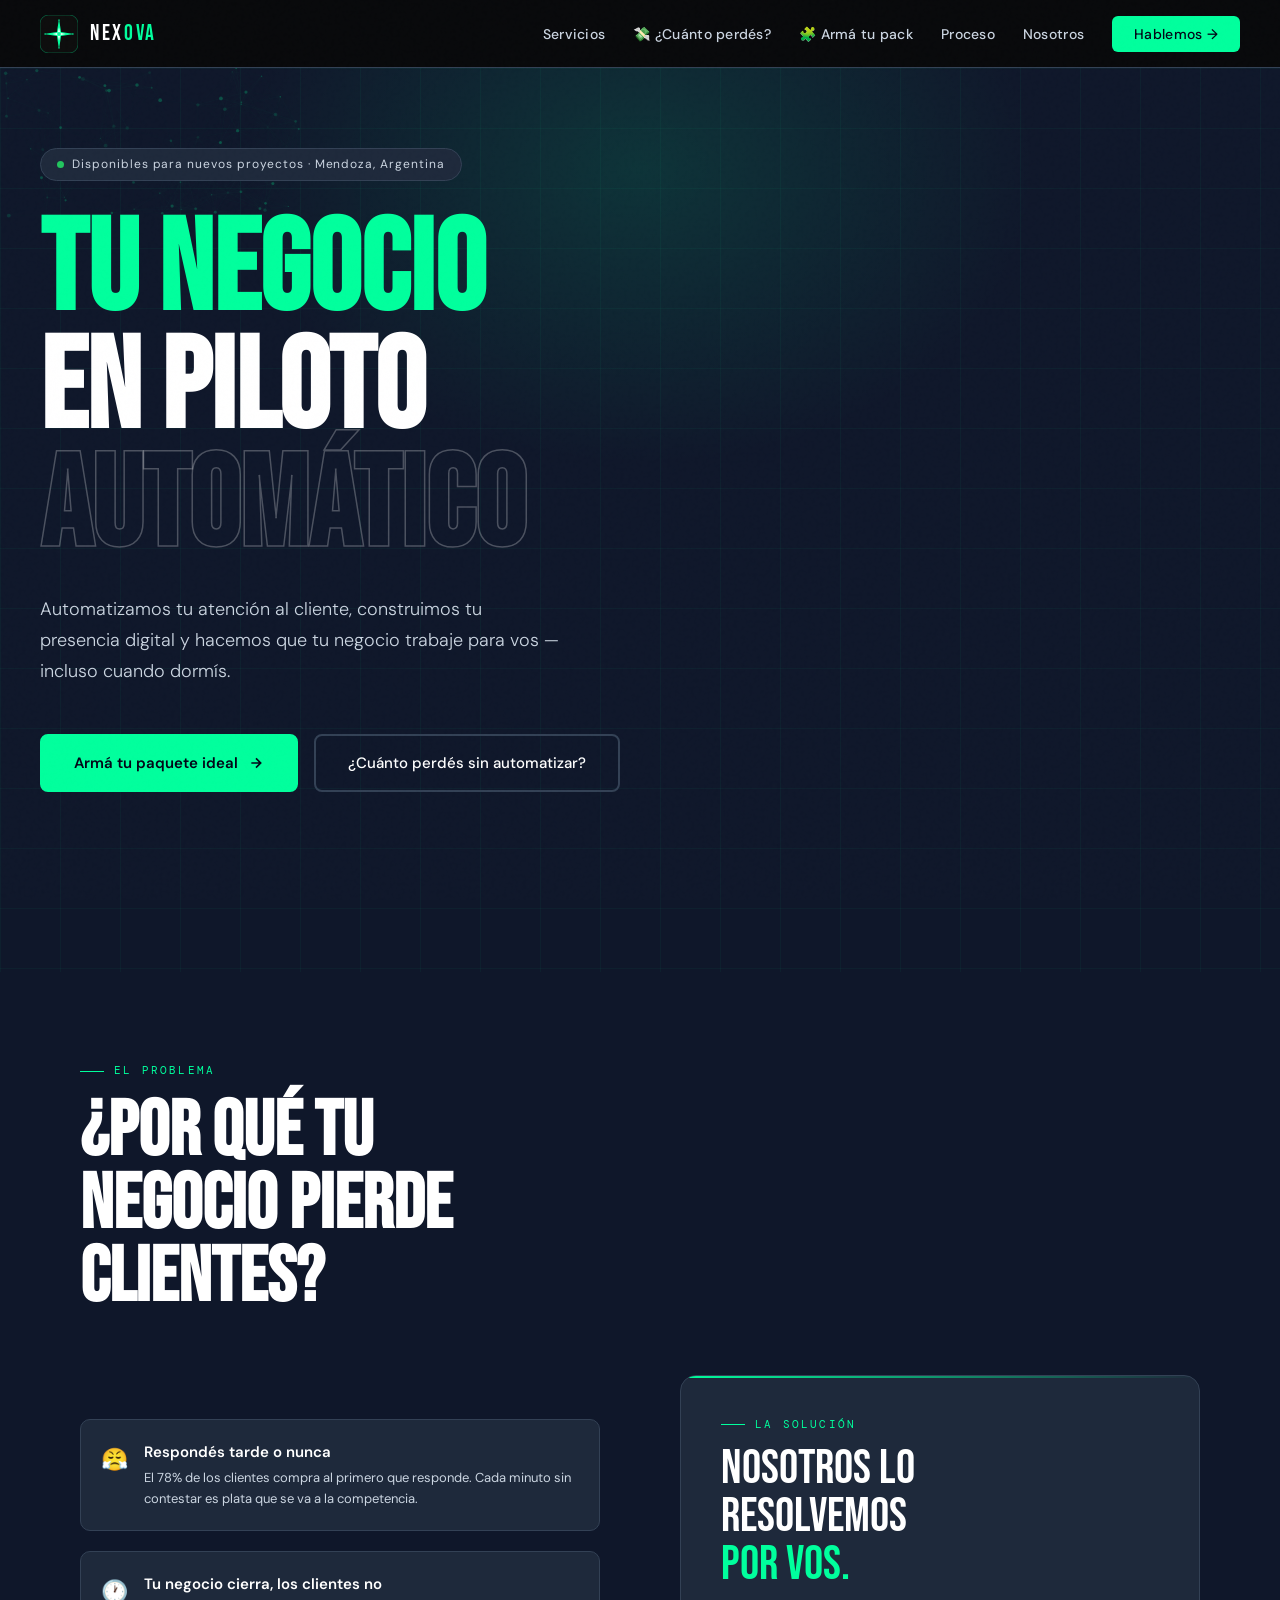
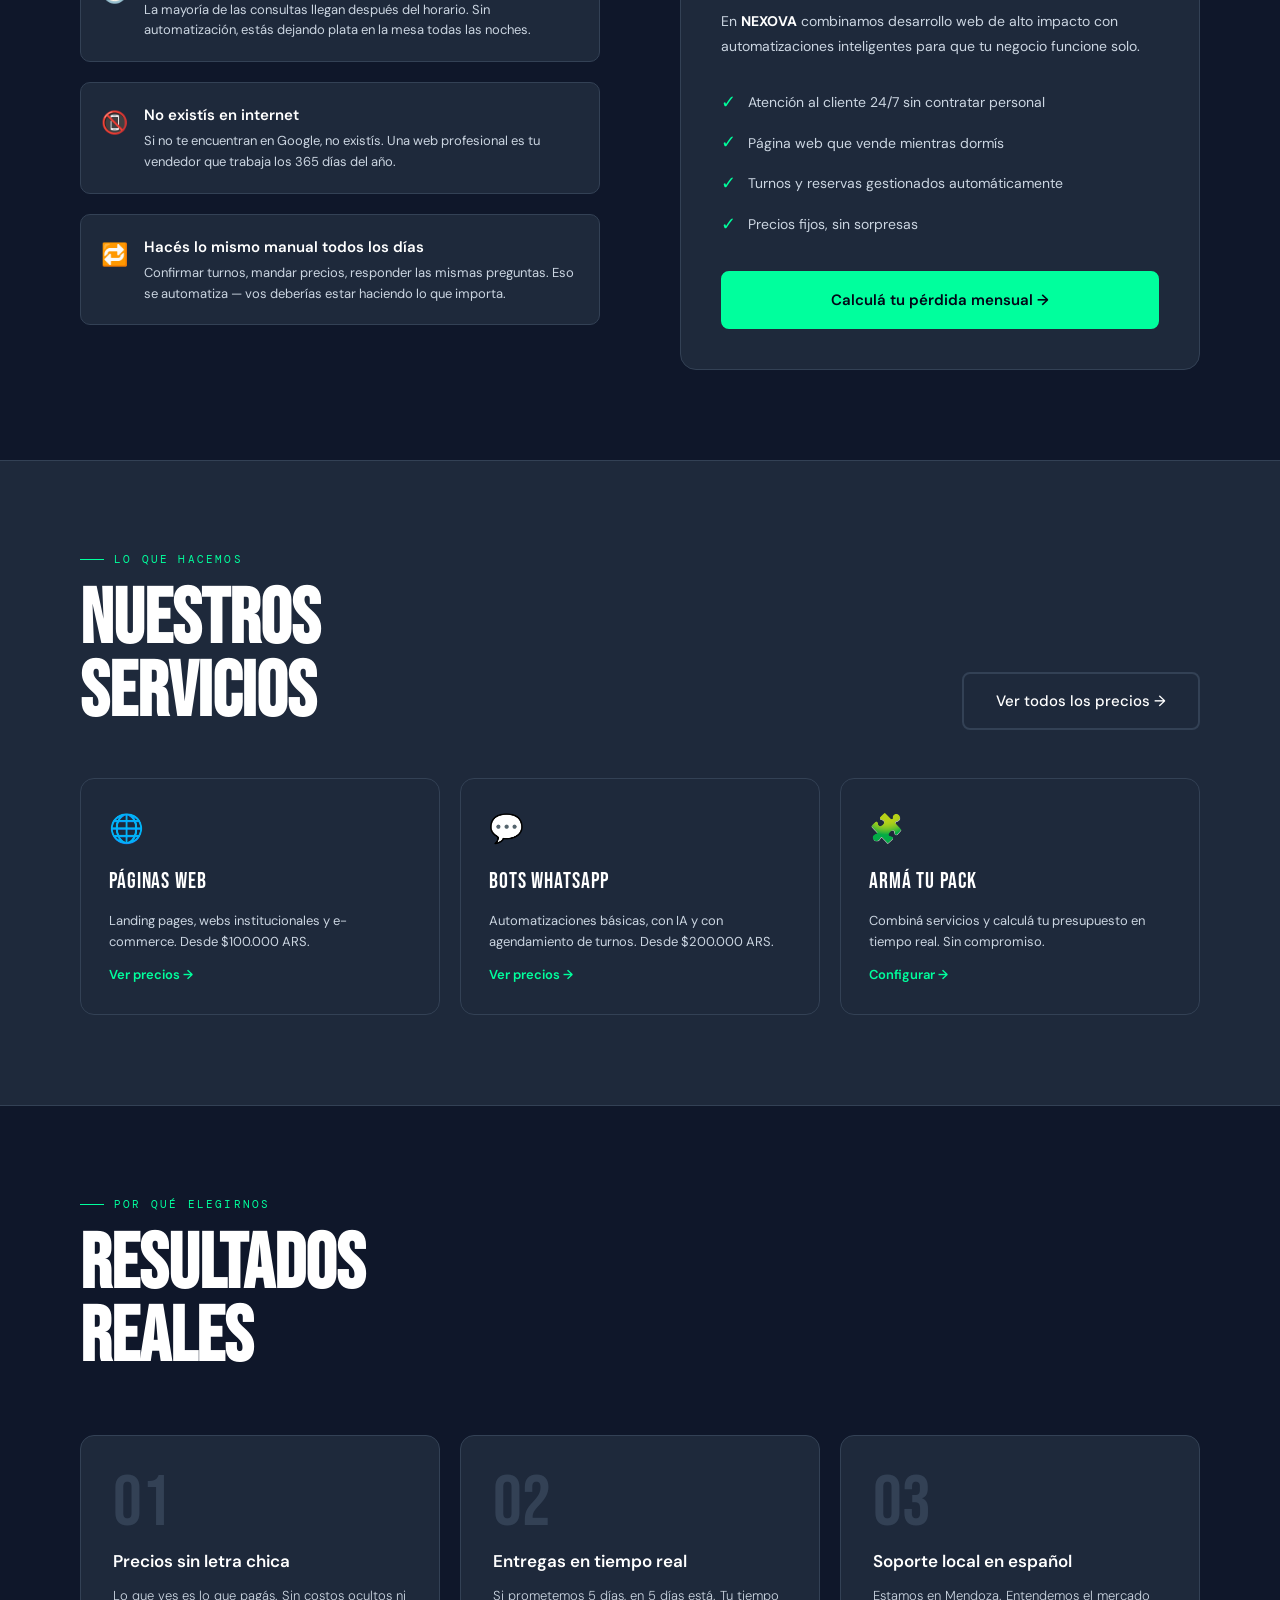
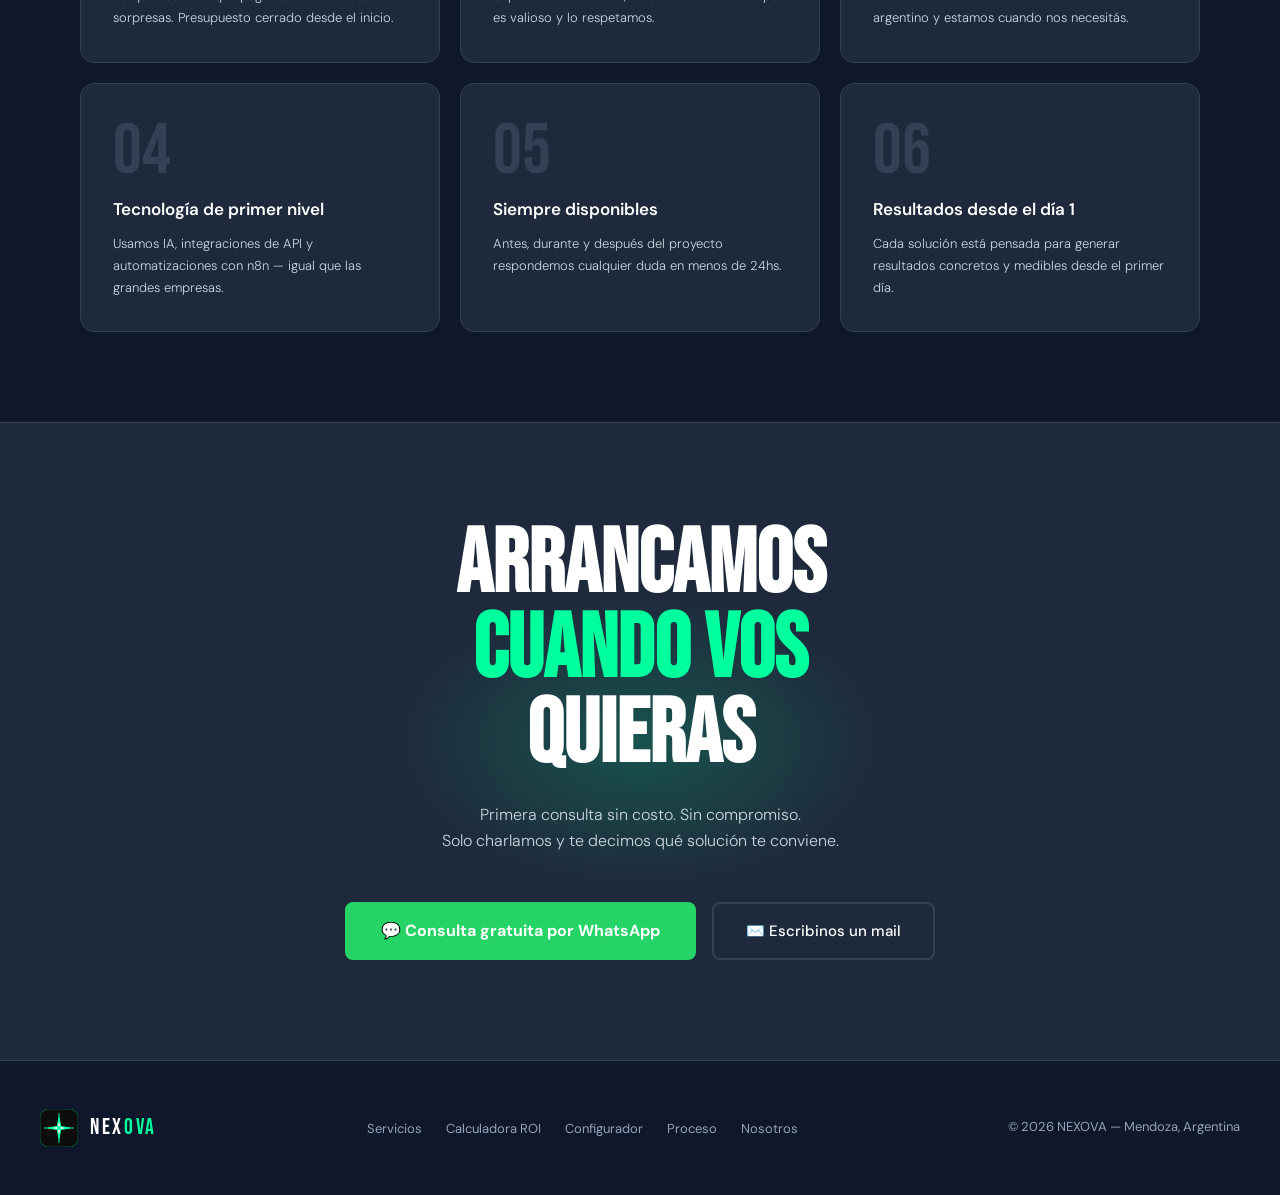
==== index.html @ 6483c242 "Actualizacion de landing: mejoras SEO y UI" ====
<!DOCTYPE html>
<html lang="es">
<head>
<meta charset="UTF-8">
<meta name="viewport" content="width=device-width, initial-scale=1.0">
<title>NEXOVA | Automatización & Desarrollo Web — Mendoza</title>
<meta name="description" content="NEXOVA - Agencia de automatización y desarrollo web en Mendoza. Creamos páginas web de alto impacto y bots de WhatsApp para que tu negocio funcione en piloto automático.">
<meta property="og:title" content="NEXOVA | Automatización & Desarrollo Web — Mendoza">
<meta property="og:description" content="Automatizamos tu atención al cliente y construimos tu presencia digital para que tu negocio trabaje en piloto automático.">
<meta property="og:type" content="website">
<meta property="og:locale" content="es_AR">
<meta name="robots" content="index, follow">
<link rel="preconnect" href="https://fonts.googleapis.com">
<link rel="preconnect" href="https://fonts.gstatic.com" crossorigin>
<link href="https://fonts.googleapis.com/css2?family=Bebas+Neue&family=DM+Sans:wght@300;400;500;600&family=DM+Mono:wght@400;500&display=swap" rel="stylesheet">
<link rel="stylesheet" href="nexova.css">
<style>
#particle-canvas{position:absolute;inset:0;z-index:0;opacity:.5;}
.hero{position:relative;min-height:calc(100vh - 100px);display:flex;align-items:center;overflow:hidden;padding:80px 40px 100px;}
.hero-grid{position:absolute;inset:0;background-image:linear-gradient(rgba(0, 255, 157,.04) 1px,transparent 1px),linear-gradient(90deg,rgba(0, 255, 157,.04) 1px,transparent 1px);background-size:60px 60px;z-index:0;}
.hero-glow{position:absolute;top:-200px;left:50%;transform:translateX(-50%);width:800px;height:600px;background:radial-gradient(ellipse,rgba(0, 255, 157,.12) 0%,transparent 70%);z-index:0;pointer-events:none;}
.hero-content{position:relative;z-index:2;max-width:1200px;margin:0 auto;width:100%;}
.hero-badge{display:inline-flex;align-items:center;gap:8px;padding:6px 16px;border:1px solid var(--border);border-radius:100px;font-size:12px;color:var(--text-muted);letter-spacing:.08em;margin-bottom:32px;background:var(--surface);}
.hero-badge .dot{width:7px;height:7px;border-radius:50%;background:var(--green);animation:blink 2s infinite;}
@keyframes blink{0%,100%{opacity:1;}50%{opacity:.3;}}
.hero-title{font-family:'Bebas Neue',sans-serif;font-size:clamp(72px,10vw,140px);line-height:.92;color:var(--white);margin-bottom:12px;}
.hero-title .orange{color:var(--orange);}
.hero-title .outline{-webkit-text-stroke:1.5px rgba(255,255,255,.25);color:transparent;}
.hero-sub{font-size:18px;color:var(--text-muted);max-width:520px;margin:28px 0 48px;line-height:1.7;font-weight:300;}
.hero-ctas{display:flex;gap:16px;flex-wrap:wrap;margin-bottom:80px;}
.hero-stats{display:grid;grid-template-columns:repeat(3,1fr);gap:1px;background:var(--border);border:1px solid var(--border);border-radius:12px;overflow:hidden;max-width:560px;}
.stat-item{background:var(--surface);padding:24px 28px;}
.stat-number{font-family:'Bebas Neue',sans-serif;font-size:42px;color:var(--orange);line-height:1;display:flex;align-items:baseline;gap:2px;}
.stat-label{font-size:11px;color:var(--text-dim);letter-spacing:.05em;margin-top:4px;text-transform:uppercase;}
.problema-grid{display:grid;grid-template-columns:1fr 1fr;gap:80px;align-items:center;margin-top:60px;}
.problema-list{list-style:none;display:flex;flex-direction:column;gap:20px;}
.problema-item{display:flex;gap:16px;align-items:flex-start;padding:20px;border:1px solid var(--border);border-radius:10px;background:var(--surface);transition:border-color .3s;}
.problema-item:hover{border-color:var(--orange);}
.problema-icon{font-size:22px;flex-shrink:0;margin-top:2px;}
.problema-text strong{display:block;color:var(--text);font-weight:600;margin-bottom:4px;font-size:15px;}
.problema-text p{color:var(--text-muted);font-size:13px;line-height:1.6;}
.solucion-box{background:var(--surface);border:1px solid var(--border);border-radius:16px;padding:40px;position:relative;overflow:hidden;}
.solucion-box::before{content:'';position:absolute;top:0;left:0;right:0;height:2px;background:linear-gradient(90deg,var(--orange),transparent);}
.services-teaser{display:grid;grid-template-columns:repeat(3,1fr);gap:20px;margin-top:48px;}
.teaser-card{padding:28px;border:1px solid var(--border);border-radius:14px;background:var(--surface);text-decoration:none;display:flex;flex-direction:column;gap:12px;transition:all .3s;position:relative;overflow:hidden;}
.teaser-card::before{content:'';position:absolute;inset:0;background:radial-gradient(circle at top left,var(--orange-glow),transparent 60%);opacity:0;transition:opacity .3s;}
.teaser-card:hover{border-color:var(--orange);transform:translateY(-4px);}
.teaser-card:hover::before{opacity:1;}
.teaser-icon{font-size:28px;}
.teaser-name{font-family:'Bebas Neue',sans-serif;font-size:22px;color:var(--white);letter-spacing:.04em;}
.teaser-desc{font-size:13px;color:var(--text-muted);line-height:1.6;flex-grow:1;}
.teaser-link{font-size:13px;color:var(--orange);font-weight:600;}
@media(max-width:900px){.hero{padding:60px 20px 80px;}.hero-title{font-size:clamp(56px,14vw,96px);}.hero-stats{grid-template-columns:1fr;}.problema-grid{grid-template-columns:1fr;gap:40px;}.services-teaser{grid-template-columns:1fr;}}
</style>
</head>
<body>
<div id="nav-placeholder"></div>
<div class="page-wrap">


<!-- HERO -->
<div class="hero">
  <canvas id="particle-canvas"></canvas>
  <div class="hero-grid"></div>
  <div class="hero-glow"></div>
  <div class="hero-content">
    <div class="hero-badge reveal"><span class="dot"></span>Disponibles para nuevos proyectos · Mendoza, Argentina</div>
    <h1 class="hero-title reveal"><span class="orange">TU NEGOCIO</span><br><span>EN PILOTO</span><br><span class="outline">AUTOMÁTICO</span></h1>
    <p class="hero-sub reveal">Automatizamos tu atención al cliente, construimos tu presencia digital y hacemos que tu negocio trabaje para vos — incluso cuando dormís.</p>
    <div class="hero-ctas reveal">
      <a href="configurador.html" class="btn-primary">Armá tu paquete ideal <svg width="16" height="16" viewBox="0 0 24 24" fill="none" stroke="currentColor" stroke-width="2.5"><path d="M5 12h14M12 5l7 7-7 7"/></svg></a>
      <a href="calculadora.html" class="btn-secondary">¿Cuánto perdés sin automatizar?</a>
    </div>

  </div>
</div>

<!-- EL PROBLEMA -->
<section class="section">
  <div class="reveal"><div class="section-label">El problema</div><h2 class="section-title">¿POR QUÉ TU<br>NEGOCIO PIERDE<br>CLIENTES?</h2></div>
  <div class="problema-grid">
    <ul class="problema-list">
      <li class="problema-item reveal"><span class="problema-icon">😤</span><div class="problema-text"><strong>Respondés tarde o nunca</strong><p>El 78% de los clientes compra al primero que responde. Cada minuto sin contestar es plata que se va a la competencia.</p></div></li>
      <li class="problema-item reveal"><span class="problema-icon">🕐</span><div class="problema-text"><strong>Tu negocio cierra, los clientes no</strong><p>La mayoría de las consultas llegan después del horario. Sin automatización, estás dejando plata en la mesa todas las noches.</p></div></li>
      <li class="problema-item reveal"><span class="problema-icon">📵</span><div class="problema-text"><strong>No existís en internet</strong><p>Si no te encuentran en Google, no existís. Una web profesional es tu vendedor que trabaja los 365 días del año.</p></div></li>
      <li class="problema-item reveal"><span class="problema-icon">🔁</span><div class="problema-text"><strong>Hacés lo mismo manual todos los días</strong><p>Confirmar turnos, mandar precios, responder las mismas preguntas. Eso se automatiza — vos deberías estar haciendo lo que importa.</p></div></li>
    </ul>
    <div class="solucion-box reveal">
      <div class="section-label" style="margin-bottom:12px;">La solución</div>
      <div style="font-family:'Bebas Neue',sans-serif;font-size:48px;color:var(--white);margin-bottom:20px;line-height:1;">NOSOTROS LO<br>RESOLVEMOS<br><span style="color:var(--orange)">POR VOS.</span></div>
      <p style="color:var(--text-muted);font-size:14px;line-height:1.8;margin-bottom:28px;">En <strong style="color:var(--text)">NEXOVA</strong> combinamos desarrollo web de alto impacto con automatizaciones inteligentes para que tu negocio funcione solo.</p>
      <div style="display:flex;flex-direction:column;gap:12px;margin-bottom:32px;">
        <div style="display:flex;align-items:center;gap:12px;font-size:14px;color:var(--text-muted);"><span style="color:var(--orange);font-size:18px;">✓</span> Atención al cliente 24/7 sin contratar personal</div>
        <div style="display:flex;align-items:center;gap:12px;font-size:14px;color:var(--text-muted);"><span style="color:var(--orange);font-size:18px;">✓</span> Página web que vende mientras dormís</div>
        <div style="display:flex;align-items:center;gap:12px;font-size:14px;color:var(--text-muted);"><span style="color:var(--orange);font-size:18px;">✓</span> Turnos y reservas gestionados automáticamente</div>
        <div style="display:flex;align-items:center;gap:12px;font-size:14px;color:var(--text-muted);"><span style="color:var(--orange);font-size:18px;">✓</span> Precios fijos, sin sorpresas</div>
      </div>
      <a href="calculadora.html" class="btn-primary" style="width:100%;justify-content:center;">Calculá tu pérdida mensual →</a>
    </div>
  </div>
</section>

<!-- SERVICIOS TEASER -->
<div style="background:var(--surface);border-top:1px solid var(--border);border-bottom:1px solid var(--border);">
  <section class="section">
    <div class="reveal" style="display:flex;justify-content:space-between;align-items:flex-end;flex-wrap:wrap;gap:20px;">
      <div><div class="section-label">Lo que hacemos</div><h2 class="section-title" style="margin-bottom:0;">NUESTROS<br>SERVICIOS</h2></div>
      <a href="servicios.html" class="btn-secondary">Ver todos los precios →</a>
    </div>
    <div class="services-teaser">
      <a href="servicios.html" class="teaser-card reveal"><span class="teaser-icon">🌐</span><div class="teaser-name">Páginas Web</div><p class="teaser-desc">Landing pages, webs institucionales y e-commerce. Desde $100.000 ARS.</p><span class="teaser-link">Ver precios →</span></a>
      <a href="servicios.html" class="teaser-card reveal"><span class="teaser-icon">💬</span><div class="teaser-name">Bots WhatsApp</div><p class="teaser-desc">Automatizaciones básicas, con IA y con agendamiento de turnos. Desde $200.000 ARS.</p><span class="teaser-link">Ver precios →</span></a>
      <a href="configurador.html" class="teaser-card reveal"><span class="teaser-icon">🧩</span><div class="teaser-name">Armá tu Pack</div><p class="teaser-desc">Combiná servicios y calculá tu presupuesto en tiempo real. Sin compromiso.</p><span class="teaser-link">Configurar →</span></a>
    </div>
  </section>
</div>

<!-- BENEFICIOS -->
<section class="section">
  <div class="reveal"><div class="section-label">Por qué elegirnos</div><h2 class="section-title">RESULTADOS<br>REALES</h2></div>
  <div class="benefits-grid">
    <div class="benefit-card reveal"><div class="benefit-num">01</div><div class="benefit-title">Precios sin letra chica</div><p class="benefit-desc">Lo que ves es lo que pagás. Sin costos ocultos ni sorpresas. Presupuesto cerrado desde el inicio.</p></div>
    <div class="benefit-card reveal"><div class="benefit-num">02</div><div class="benefit-title">Entregas en tiempo real</div><p class="benefit-desc">Si prometemos 5 días, en 5 días está. Tu tiempo es valioso y lo respetamos.</p></div>
    <div class="benefit-card reveal"><div class="benefit-num">03</div><div class="benefit-title">Soporte local en español</div><p class="benefit-desc">Estamos en Mendoza. Entendemos el mercado argentino y estamos cuando nos necesitás.</p></div>
    <div class="benefit-card reveal"><div class="benefit-num">04</div><div class="benefit-title">Tecnología de primer nivel</div><p class="benefit-desc">Usamos IA, integraciones de API y automatizaciones con n8n — igual que las grandes empresas.</p></div>
    <div class="benefit-card reveal"><div class="benefit-num">05</div><div class="benefit-title">Siempre disponibles</div><p class="benefit-desc">Antes, durante y después del proyecto respondemos cualquier duda en menos de 24hs.</p></div>
    <div class="benefit-card reveal"><div class="benefit-num">06</div><div class="benefit-title">Resultados desde el día 1</div><p class="benefit-desc">Cada solución está pensada para generar resultados concretos y medibles desde el primer día.</p></div>
  </div>
</section>

<!-- CTA -->
<div class="cta-box-wrap"><div class="cta-box">
  <h2 class="cta-title reveal">ARRANCAMOS<br><span>CUANDO VOS</span><br>QUIERAS</h2>
  <p class="cta-desc reveal">Primera consulta sin costo. Sin compromiso.<br>Solo charlamos y te decimos qué solución te conviene.</p>
  <div class="cta-buttons reveal">
    <a href="https://wa.me/+542612079647?text=Hola%20NEXOVA%2C%20quiero%20una%20consulta%20gratuita" target="_blank" class="btn-whatsapp">💬 Consulta gratuita por WhatsApp</a>
    <a href="mailto:lorenzocona14@gmail.com" class="btn-secondary">✉️ Escribinos un mail</a>
  </div>
</div></div>

</div>
<div id="footer-placeholder"></div>
<script src="nexova.js"></script>
<script>
injectNav(''); injectTicker(); injectFooter(); initReveal();
const canvas=document.getElementById('particle-canvas'),ctx=canvas.getContext('2d');let particles=[];
function resize(){canvas.width=canvas.offsetWidth;canvas.height=canvas.offsetHeight;}
class P{constructor(){this.reset();}reset(){this.x=Math.random()*canvas.width;this.y=Math.random()*canvas.height;this.size=Math.random()*1.5+.5;this.sx=(Math.random()-.5)*.3;this.sy=(Math.random()-.5)*.3;this.o=Math.random()*.4+.1;}update(){this.x+=this.sx;this.y+=this.sy;if(this.x<0||this.x>canvas.width||this.y<0||this.y>canvas.height)this.reset();}draw(){ctx.beginPath();ctx.arc(this.x,this.y,this.size,0,Math.PI*2);ctx.fillStyle=`rgba(0, 255, 157,${this.o})`;ctx.fill();}}
function init(){particles=[];for(let i=0;i<80;i++)particles.push(new P());}
function animate(){ctx.clearRect(0,0,canvas.width,canvas.height);particles.forEach(p=>{p.update();p.draw();});for(let i=0;i<particles.length;i++)for(let j=i+1;j<particles.length;j++){const dx=particles[i].x-particles[j].x,dy=particles[i].y-particles[j].y,d=Math.sqrt(dx*dx+dy*dy);if(d<100){ctx.beginPath();ctx.strokeStyle=`rgba(0, 255, 157,${.06*(1-d/100)})`;ctx.lineWidth=.5;ctx.moveTo(particles[i].x,particles[i].y);ctx.lineTo(particles[j].x,particles[j].y);ctx.stroke();}}requestAnimationFrame(animate);}
window.addEventListener('resize',()=>{resize();init();});resize();init();animate();
function animCounter(el,t){let s;const step=ts=>{if(!s)s=ts;const p=Math.min((ts-s)/1500,1);el.textContent=Math.floor(p*t);if(p<1)requestAnimationFrame(step);else el.textContent=t;};requestAnimationFrame(step);}
new IntersectionObserver(entries=>entries.forEach(e=>{if(e.isIntersecting)e.target.querySelectorAll('.counter').forEach(c=>animCounter(c,parseInt(c.dataset.target)));})). observe(document.querySelector('.hero-stats'));
</script>
</body></html>
---- nexova.css ----
:root {
  --bg: #0f172a; --surface: #1e293b; --surface2: #334155; --border: #334155;
  --orange: #00ff9d; --orange-light: #33ffaf; --orange-glow: rgba(0, 255, 157,0.2);
  --orange-glow-strong: rgba(0, 255, 157,0.4); --text: #ffffff; --text-muted: #cbd5e1;
  --text-dim: #94a3b8; --white: #ffffff; --green: #22c55e;
}
*, *::before, *::after { box-sizing: border-box; margin: 0; padding: 0; }
html { scroll-behavior: smooth; }
body { background: var(--bg); color: var(--text); font-family: 'DM Sans', sans-serif; font-size: 16px; line-height: 1.6; overflow-x: hidden; }
body::before { content: ''; position: fixed; inset: 0; background-image: url("data:image/svg+xml,%3Csvg viewBox='0 0 256 256' xmlns='http://www.w3.org/2000/svg'%3E%3Cfilter id='noise'%3E%3CfeTurbulence type='fractalNoise' baseFrequency='0.9' numOctaves='4' stitchTiles='stitch'/%3E%3C/filter%3E%3Crect width='100%25' height='100%25' filter='url(%23noise)' opacity='0.04'/%3E%3C/svg%3E"); pointer-events: none; z-index: 9999; opacity: 0.4; }
.display { font-family: 'Bebas Neue', sans-serif; letter-spacing: 0.02em; }
.mono { font-family: 'DM Mono', monospace; }

/* NAV */
nav { position: fixed; top: 0; left: 0; right: 0; z-index: 1000; padding: 0 40px; height: 68px; display: flex; align-items: center; justify-content: space-between; background: rgba(8,8,8,0.9); backdrop-filter: blur(16px); border-bottom: 1px solid var(--border); transition: all 0.3s; }
.logo { display: flex; align-items: center; gap: 12px; text-decoration: none; }
.logo-mark { width: 38px; height: 38px; }
.logo-text { font-family: 'Bebas Neue', sans-serif; font-size: 22px; letter-spacing: 0.12em; color: var(--white); }
.logo-text span { color: var(--orange); }
.nav-links { display: flex; align-items: center; gap: 28px; list-style: none; }
.nav-links a { color: var(--text-muted); text-decoration: none; font-size: 14px; font-weight: 500; transition: color 0.2s; letter-spacing: 0.02em; }
.nav-links a:hover, .nav-links a.active { color: var(--text); }
.nav-links a.active { color: var(--orange); }
.btn-nav { padding: 9px 22px; background: var(--orange); color: #020617 !important; border-radius: 6px; font-size: 14px; font-weight: 600; transition: all 0.2s; }
.btn-nav:hover { background: var(--orange-light) !important; box-shadow: 0 0 20px var(--orange-glow-strong); }
#menu-btn { display: none; background: none; border: none; cursor: pointer; padding: 8px; }
#mobile-menu { display: none; position: fixed; top: 68px; left: 0; right: 0; background: #1e293b; border-bottom: 1px solid #334155; z-index: 999; padding: 20px 24px; flex-direction: column; gap: 16px; }
#mobile-menu a { color: #cbd5e1; text-decoration: none; font-size: 15px; font-weight: 500; }
#mobile-menu a.orange { color: var(--orange); }
#mobile-menu .btn-nav-mob { display: inline-block; padding: 12px 24px; background: var(--orange); color: #020617 !important; border-radius: 7px; font-weight: 600; text-align: center; }

/* PAGE WRAPPER */
.page-wrap { padding-top: 68px; }

/* TICKER */
.ticker-wrap { background: var(--orange); overflow: hidden; white-space: nowrap; padding: 10px 0; }
.ticker-inner { display: inline-block; animation: ticker 28s linear infinite; font-family: 'Bebas Neue', sans-serif; font-size: 15px; letter-spacing: 0.15em; color: #020617; }
@keyframes ticker { 0% { transform: translateX(0); } 100% { transform: translateX(-50%); } }
.ticker-sep { margin: 0 24px; opacity: 0.5; }

/* PAGE HERO (inner pages) */
.page-hero { padding: 64px 40px 56px; background: var(--surface); border-bottom: 1px solid var(--border); position: relative; overflow: hidden; }
.page-hero::before { content: ''; position: absolute; top: -100px; left: 50%; transform: translateX(-50%); width: 600px; height: 400px; background: radial-gradient(ellipse, rgba(0, 255, 157,0.1) 0%, transparent 70%); pointer-events: none; }
.page-hero-inner { max-width: 1200px; margin: 0 auto; position: relative; z-index: 1; }
.page-hero-label { font-family: 'DM Mono', monospace; font-size: 11px; letter-spacing: 0.2em; color: var(--orange); text-transform: uppercase; margin-bottom: 16px; display: flex; align-items: center; gap: 10px; }
.page-hero-label::before { content: ''; display: block; width: 24px; height: 1px; background: var(--orange); }
.page-hero-title { font-family: 'Bebas Neue', sans-serif; font-size: clamp(48px, 7vw, 96px); line-height: 0.92; color: var(--white); margin-bottom: 16px; }
.page-hero-title span { color: var(--orange); }
.page-hero-desc { font-size: 16px; color: var(--text-muted); max-width: 560px; line-height: 1.8; font-weight: 300; }

/* SECTIONS */
.section { padding: 90px 40px; max-width: 1200px; margin: 0 auto; }
.section-full { max-width: 100%; padding: 90px 0; }
.section-inner { max-width: 1200px; margin: 0 auto; padding: 0 40px; }
.section-label { font-family: 'DM Mono', monospace; font-size: 11px; letter-spacing: 0.2em; color: var(--orange); text-transform: uppercase; margin-bottom: 16px; display: flex; align-items: center; gap: 10px; }
.section-label::before { content: ''; display: block; width: 24px; height: 1px; background: var(--orange); }
.section-title { font-family: 'Bebas Neue', sans-serif; font-size: clamp(44px, 6vw, 80px); line-height: 0.95; color: var(--white); margin-bottom: 20px; }
.section-desc { font-size: 16px; color: var(--text-muted); max-width: 540px; line-height: 1.8; font-weight: 300; }

/* BUTTONS */
.btn-primary { display: inline-flex; align-items: center; gap: 10px; padding: 15px 32px; background: var(--orange); color: #020617; border-radius: 8px; font-weight: 600; font-size: 15px; text-decoration: none; transition: all 0.25s; border: 2px solid var(--orange); }
.btn-primary:hover { background: var(--orange-light); box-shadow: 0 0 40px var(--orange-glow-strong); transform: translateY(-2px); }
.btn-secondary { display: inline-flex; align-items: center; gap: 10px; padding: 15px 32px; background: transparent; color: var(--text); border-radius: 8px; font-weight: 500; font-size: 15px; text-decoration: none; transition: all 0.25s; border: 2px solid var(--border); }
.btn-secondary:hover { border-color: var(--orange); color: var(--orange); }
.btn-whatsapp { display: inline-flex; align-items: center; gap: 10px; padding: 16px 36px; background: #25D366; color: var(--white); border-radius: 8px; font-weight: 700; font-size: 16px; text-decoration: none; transition: all 0.25s; }
.btn-whatsapp:hover { background: #20b858; box-shadow: 0 8px 30px rgba(37,211,102,0.3); transform: translateY(-2px); }

/* SERVICE CARDS */
.services-grid { display: grid; grid-template-columns: repeat(3, 1fr); gap: 20px; }
.services-grid-2 { display: grid; grid-template-columns: repeat(2, 1fr); gap: 20px; max-width: 800px; }
.service-card { background: var(--bg); border: 1px solid var(--border); border-radius: 14px; padding: 32px; position: relative; overflow: hidden; transition: all 0.3s; display: flex; flex-direction: column; }
.service-card::before { content: ''; position: absolute; inset: 0; background: radial-gradient(circle at top left, var(--orange-glow), transparent 60%); opacity: 0; transition: opacity 0.3s; }
.service-card:hover { border-color: var(--orange); transform: translateY(-4px); box-shadow: 0 16px 40px rgba(0,0,0,0.4); }
.service-card:hover::before { opacity: 1; }
.service-card.featured { border-color: var(--orange); box-shadow: 0 0 30px var(--orange-glow); }
.service-badge { position: absolute; top: 20px; right: 20px; padding: 4px 12px; background: var(--orange); color: #020617; font-size: 10px; font-weight: 700; letter-spacing: 0.1em; border-radius: 100px; font-family: 'DM Mono', monospace; }
.service-icon { width: 44px; height: 44px; border-radius: 10px; background: var(--orange-glow); border: 1px solid rgba(0, 255, 157,0.2); display: flex; align-items: center; justify-content: center; font-size: 20px; margin-bottom: 20px; }
.service-name { font-family: 'Bebas Neue', sans-serif; font-size: 26px; color: var(--white); margin-bottom: 8px; letter-spacing: 0.04em; }
.service-desc { font-size: 13px; color: var(--text-muted); line-height: 1.7; margin-bottom: 24px; flex-grow: 1; }
.service-includes { list-style: none; margin-bottom: 28px; display: flex; flex-direction: column; gap: 8px; }
.service-includes li { font-size: 12px; color: var(--text-muted); display: flex; align-items: center; gap: 8px; }
.service-includes li::before { content: ''; width: 5px; height: 5px; border-radius: 50%; background: var(--orange); flex-shrink: 0; }
.service-price { border-top: 1px solid var(--border); padding-top: 20px; margin-top: auto; }
.price-amount { font-family: 'Bebas Neue', sans-serif; font-size: 36px; color: var(--white); line-height: 1; }
.price-note { font-size: 11px; color: var(--text-dim); margin-top: 4px; font-family: 'DM Mono', monospace; }
.price-monthly { font-size: 12px; color: var(--orange); margin-top: 8px; font-weight: 600; display: flex; align-items: center; gap: 6px; }
.card-cta { display: inline-flex; align-items: center; justify-content: center; margin-top: 16px; padding: 10px 20px; border: 1px solid var(--border); border-radius: 7px; font-size: 13px; font-weight: 500; color: var(--text-muted); text-decoration: none; transition: all 0.2s; width: 100%; }
.card-cta:hover, .service-card:hover .card-cta { border-color: var(--orange); color: var(--orange); }

/* TABS */
.tabs { display: flex; gap: 4px; margin-bottom: 48px; background: var(--bg); border: 1px solid var(--border); border-radius: 10px; padding: 4px; width: fit-content; }
.tab { padding: 10px 24px; border-radius: 7px; font-size: 14px; font-weight: 500; cursor: pointer; transition: all 0.2s; border: none; background: transparent; color: var(--text-muted); font-family: 'DM Sans', sans-serif; }
.tab.active { background: var(--orange); color: #020617; }
.tab-panel { display: none; }
.tab-panel.active { display: grid; }

/* PROCESO */
.proceso-grid { display: grid; grid-template-columns: repeat(4, 1fr); gap: 0; margin-top: 60px; position: relative; }
.proceso-grid::before { content: ''; position: absolute; top: 36px; left: calc(12.5% + 20px); right: calc(12.5% + 20px); height: 1px; background: linear-gradient(90deg, var(--orange), var(--border), var(--orange)); z-index: 0; }
.proceso-step { text-align: center; padding: 0 24px; position: relative; z-index: 1; }
.proceso-num { width: 72px; height: 72px; border-radius: 50%; background: var(--surface); border: 1px solid var(--border); font-family: 'Bebas Neue', sans-serif; font-size: 28px; color: var(--orange); display: flex; align-items: center; justify-content: center; margin: 0 auto 24px; transition: all 0.3s; }
.proceso-step:hover .proceso-num { background: var(--orange); color: #020617; box-shadow: 0 0 24px var(--orange-glow-strong); border-color: var(--orange); }
.proceso-title { font-family: 'Bebas Neue', sans-serif; font-size: 20px; color: var(--white); margin-bottom: 10px; letter-spacing: 0.04em; }
.proceso-desc { font-size: 12px; color: var(--text-muted); line-height: 1.7; }

/* BENEFITS */
.benefits-grid { display: grid; grid-template-columns: repeat(3, 1fr); gap: 20px; margin-top: 60px; }
.benefit-card { padding: 32px; border: 1px solid var(--border); border-radius: 14px; background: var(--surface); transition: border-color 0.3s; }
.benefit-card:hover { border-color: var(--orange); }
.benefit-num { font-family: 'Bebas Neue', sans-serif; font-size: 72px; color: var(--surface2); line-height: 1; margin-bottom: 8px; }
.benefit-title { font-weight: 600; font-size: 17px; color: var(--text); margin-bottom: 10px; }
.benefit-desc { font-size: 13px; color: var(--text-muted); line-height: 1.7; font-weight: 300; }

/* ROI CALCULATOR */
.roi-grid { display: grid; grid-template-columns: 1fr 1fr; gap: 32px; margin-top: 56px; align-items: start; }
.roi-inputs { background: var(--surface); border: 1px solid var(--border); border-radius: 16px; padding: 36px; position: relative; overflow: hidden; }
.roi-inputs::before { content: ''; position: absolute; top: 0; left: 0; right: 0; height: 2px; background: linear-gradient(90deg, var(--orange), transparent); }
.roi-field { margin-bottom: 28px; }
.roi-label { display: flex; justify-content: space-between; align-items: center; font-size: 13px; font-weight: 500; color: var(--text-muted); margin-bottom: 12px; }
.roi-label span { font-family: 'DM Mono', monospace; font-size: 13px; color: var(--orange); font-weight: 600; }
input[type=range] { -webkit-appearance: none; width: 100%; height: 4px; border-radius: 4px; background: var(--border); outline: none; cursor: pointer; }
input[type=range]::-webkit-slider-thumb { -webkit-appearance: none; width: 20px; height: 20px; border-radius: 50%; background: var(--orange); cursor: pointer; box-shadow: 0 0 10px var(--orange-glow-strong); border: 2px solid #0f172a; transition: transform 0.1s; }
input[type=range]::-webkit-slider-thumb:active { transform: scale(1.2); }
.roi-select { width: 100%; padding: 12px 16px; background: var(--bg); border: 1px solid var(--border); border-radius: 8px; color: var(--text); font-family: 'DM Sans', sans-serif; font-size: 14px; outline: none; cursor: pointer; transition: border-color 0.2s; appearance: none; background-image: url("data:image/svg+xml,%3Csvg width='12' height='8' viewBox='0 0 12 8' fill='none' xmlns='http://www.w3.org/2000/svg'%3E%3Cpath d='M1 1L6 7L11 1' stroke='%23888' stroke-width='2' stroke-linecap='round'/%3E%3C/svg%3E"); background-repeat: no-repeat; background-position: right 16px center; }
.roi-select:focus { border-color: var(--orange); }
.roi-result { background: var(--surface); border: 1px solid var(--border); border-radius: 16px; padding: 36px; position: sticky; top: 88px; }
.roi-result-title { font-size: 12px; font-family: 'DM Mono', monospace; letter-spacing: 0.15em; color: var(--text-dim); text-transform: uppercase; margin-bottom: 8px; }
.roi-perdida { font-family: 'Bebas Neue', sans-serif; font-size: 56px; color: #ef4444; line-height: 1; margin-bottom: 4px; transition: all 0.4s; }
.roi-periodo { font-size: 12px; color: var(--text-dim); margin-bottom: 28px; }
.roi-breakdown { display: flex; flex-direction: column; gap: 12px; margin-bottom: 28px; padding: 20px; background: var(--bg); border-radius: 10px; border: 1px solid var(--border); }
.roi-breakdown-item { display: flex; justify-content: space-between; font-size: 13px; }
.roi-breakdown-item .label { color: var(--text-muted); }
.roi-breakdown-item .value { color: var(--text); font-weight: 600; font-family: 'DM Mono', monospace; }
.roi-bar { height: 6px; background: var(--border); border-radius: 4px; margin-bottom: 6px; overflow: hidden; }
.roi-bar-fill { height: 100%; background: linear-gradient(90deg, var(--orange), #ff8c5a); border-radius: 4px; transition: width 0.5s ease; }
.roi-mensaje { font-size: 13px; color: var(--text-muted); line-height: 1.7; margin-bottom: 24px; padding: 16px; background: rgba(0, 255, 157,0.06); border-radius: 8px; border-left: 3px solid var(--orange); }

/* CONFIGURADOR */
.config-layout { display: grid; grid-template-columns: 1fr 380px; gap: 32px; margin-top: 56px; align-items: start; }
.config-block { margin-bottom: 32px; }
.config-block-title { font-size: 11px; font-family: 'DM Mono', monospace; letter-spacing: 0.18em; color: var(--text-dim); text-transform: uppercase; margin-bottom: 14px; }
.config-options { display: grid; grid-template-columns: repeat(3, 1fr); gap: 10px; }
.config-option { padding: 16px 14px; border: 1.5px solid var(--border); border-radius: 10px; cursor: pointer; transition: all 0.2s; background: var(--bg); text-align: left; position: relative; overflow: hidden; }
.config-option:hover { border-color: rgba(0, 255, 157,0.4); }
.config-option.selected { border-color: var(--orange); background: rgba(0, 255, 157,0.06); }
.config-option.selected::after { content: '✓'; position: absolute; top: 8px; right: 10px; font-size: 11px; color: var(--orange); font-weight: 700; }
.config-option-icon { font-size: 20px; margin-bottom: 8px; display: block; }
.config-option-name { font-size: 13px; font-weight: 600; color: var(--text); display: block; margin-bottom: 3px; }
.config-option-price { font-size: 11px; color: var(--text-dim); font-family: 'DM Mono', monospace; }
.config-summary { background: var(--bg); border: 1px solid var(--border); border-radius: 16px; padding: 32px; position: sticky; top: 88px; }
.config-summary-title { font-family: 'Bebas Neue', sans-serif; font-size: 22px; color: var(--text); letter-spacing: 0.04em; margin-bottom: 20px; padding-bottom: 16px; border-bottom: 1px solid var(--border); }
.config-line-items { display: flex; flex-direction: column; gap: 10px; margin-bottom: 24px; min-height: 80px; }
.config-line { display: flex; justify-content: space-between; align-items: center; font-size: 13px; animation: fadeInLine 0.3s ease; }
@keyframes fadeInLine { from { opacity: 0; transform: translateX(-8px); } to { opacity: 1; transform: translateX(0); } }
.config-line .line-name { color: var(--text-muted); }
.config-line .line-price { color: var(--text); font-weight: 600; font-family: 'DM Mono', monospace; font-size: 12px; }
.config-line.mandatory .line-name { color: var(--orange); font-size: 11px; }
.config-line.mandatory .line-price { color: var(--orange); }
.config-empty { font-size: 13px; color: var(--text-dim); text-align: center; padding: 20px 0; font-style: italic; }
.config-divider { height: 1px; background: var(--border); margin: 16px 0; }
.config-total { display: flex; justify-content: space-between; align-items: baseline; margin-bottom: 4px; }
.config-total-label { font-size: 12px; color: var(--text-muted); font-family: 'DM Mono', monospace; letter-spacing: 0.1em; }
.config-total-amount { font-family: 'Bebas Neue', sans-serif; font-size: 42px; color: var(--white); line-height: 1; transition: all 0.4s; }
.config-total-monthly { font-size: 13px; color: var(--orange); text-align: right; margin-bottom: 24px; font-family: 'DM Mono', monospace; font-weight: 600; }
.config-cta { display: block; width: 100%; padding: 14px; background: var(--orange); color: #020617; border: none; border-radius: 8px; font-family: 'DM Sans', sans-serif; font-size: 15px; font-weight: 700; cursor: pointer; text-align: center; text-decoration: none; transition: all 0.2s; }
.config-cta:hover { background: var(--orange-light); box-shadow: 0 0 24px var(--orange-glow-strong); }
.config-cta.disabled { background: var(--border); color: var(--text-dim); cursor: not-allowed; box-shadow: none; }
.config-note { font-size: 11px; color: var(--text-dim); text-align: center; margin-top: 12px; line-height: 1.5; }
.mandatory-badge { display: inline-flex; align-items: center; gap: 4px; font-size: 10px; background: rgba(0, 255, 157,0.12); border: 1px solid rgba(0, 255, 157,0.25); color: var(--orange); border-radius: 4px; padding: 2px 8px; font-family: 'DM Mono', monospace; letter-spacing: 0.05em; }

/* FOOTER */
footer { background: var(--bg); border-top: 1px solid var(--border); padding: 48px 40px; }
.footer-inner { max-width: 1200px; margin: 0 auto; display: flex; justify-content: space-between; align-items: center; flex-wrap: wrap; gap: 24px; }
.footer-links { display: flex; gap: 24px; list-style: none; }
.footer-links a { color: var(--text-dim); text-decoration: none; font-size: 13px; transition: color 0.2s; }
.footer-links a:hover { color: var(--orange); }
.footer-copy { font-size: 13px; color: var(--text-dim); }

/* REVEAL */
.reveal { opacity: 0; transform: translateY(32px); transition: opacity 0.7s ease, transform 0.7s ease; }
.reveal.visible { opacity: 1; transform: translateY(0); }

/* CTA BOX */
.cta-box-wrap { background: var(--surface); border-top: 1px solid var(--border); }
.cta-box { text-align: center; padding: 100px 40px; max-width: 800px; margin: 0 auto; position: relative; }
.cta-box::before { content: ''; position: absolute; top: 50%; left: 50%; transform: translate(-50%,-50%); width: 500px; height: 300px; background: radial-gradient(ellipse, var(--orange-glow) 0%, transparent 70%); pointer-events: none; }
.cta-title { font-family: 'Bebas Neue', sans-serif; font-size: clamp(52px, 7vw, 96px); line-height: 0.95; color: var(--white); margin-bottom: 24px; position: relative; }
.cta-title span { color: var(--orange); }
.cta-desc { font-size: 16px; color: var(--text-muted); margin-bottom: 48px; font-weight: 300; position: relative; }
.cta-buttons { display: flex; justify-content: center; gap: 16px; flex-wrap: wrap; position: relative; }

/* RESPONSIVE */
@media (max-width: 900px) {
  nav { padding: 0 20px; }
  .nav-links { display: none; }
  #menu-btn { display: block !important; }
  .page-hero, .section { padding-left: 20px; padding-right: 20px; }
  .services-grid, .benefits-grid { grid-template-columns: 1fr; }
  .services-grid-2 { grid-template-columns: 1fr; }
  .proceso-grid { grid-template-columns: 1fr 1fr; gap: 40px; }
  .proceso-grid::before { display: none; }
  .roi-grid { grid-template-columns: 1fr; }
  .config-layout { grid-template-columns: 1fr; }
  .config-options { grid-template-columns: 1fr 1fr; }
  .footer-inner { flex-direction: column; text-align: center; }
  .footer-links { flex-wrap: wrap; justify-content: center; }
}
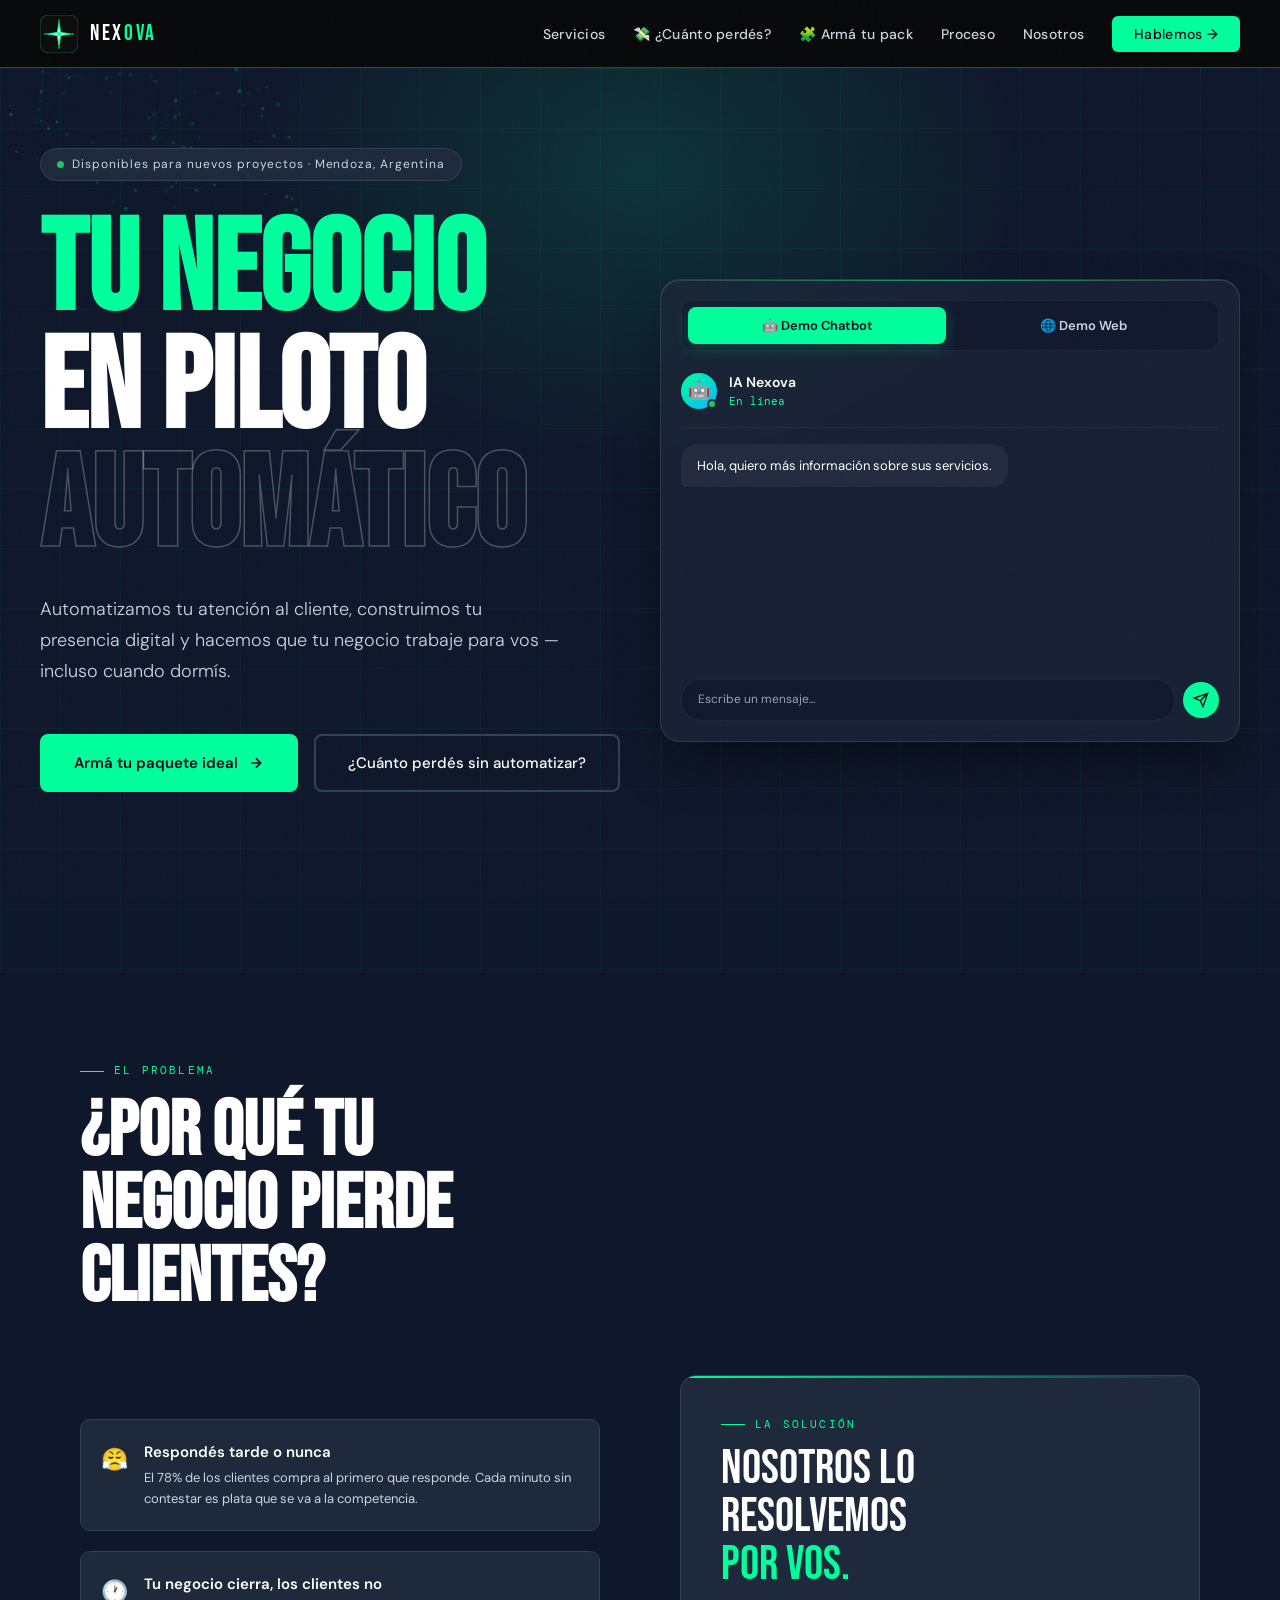
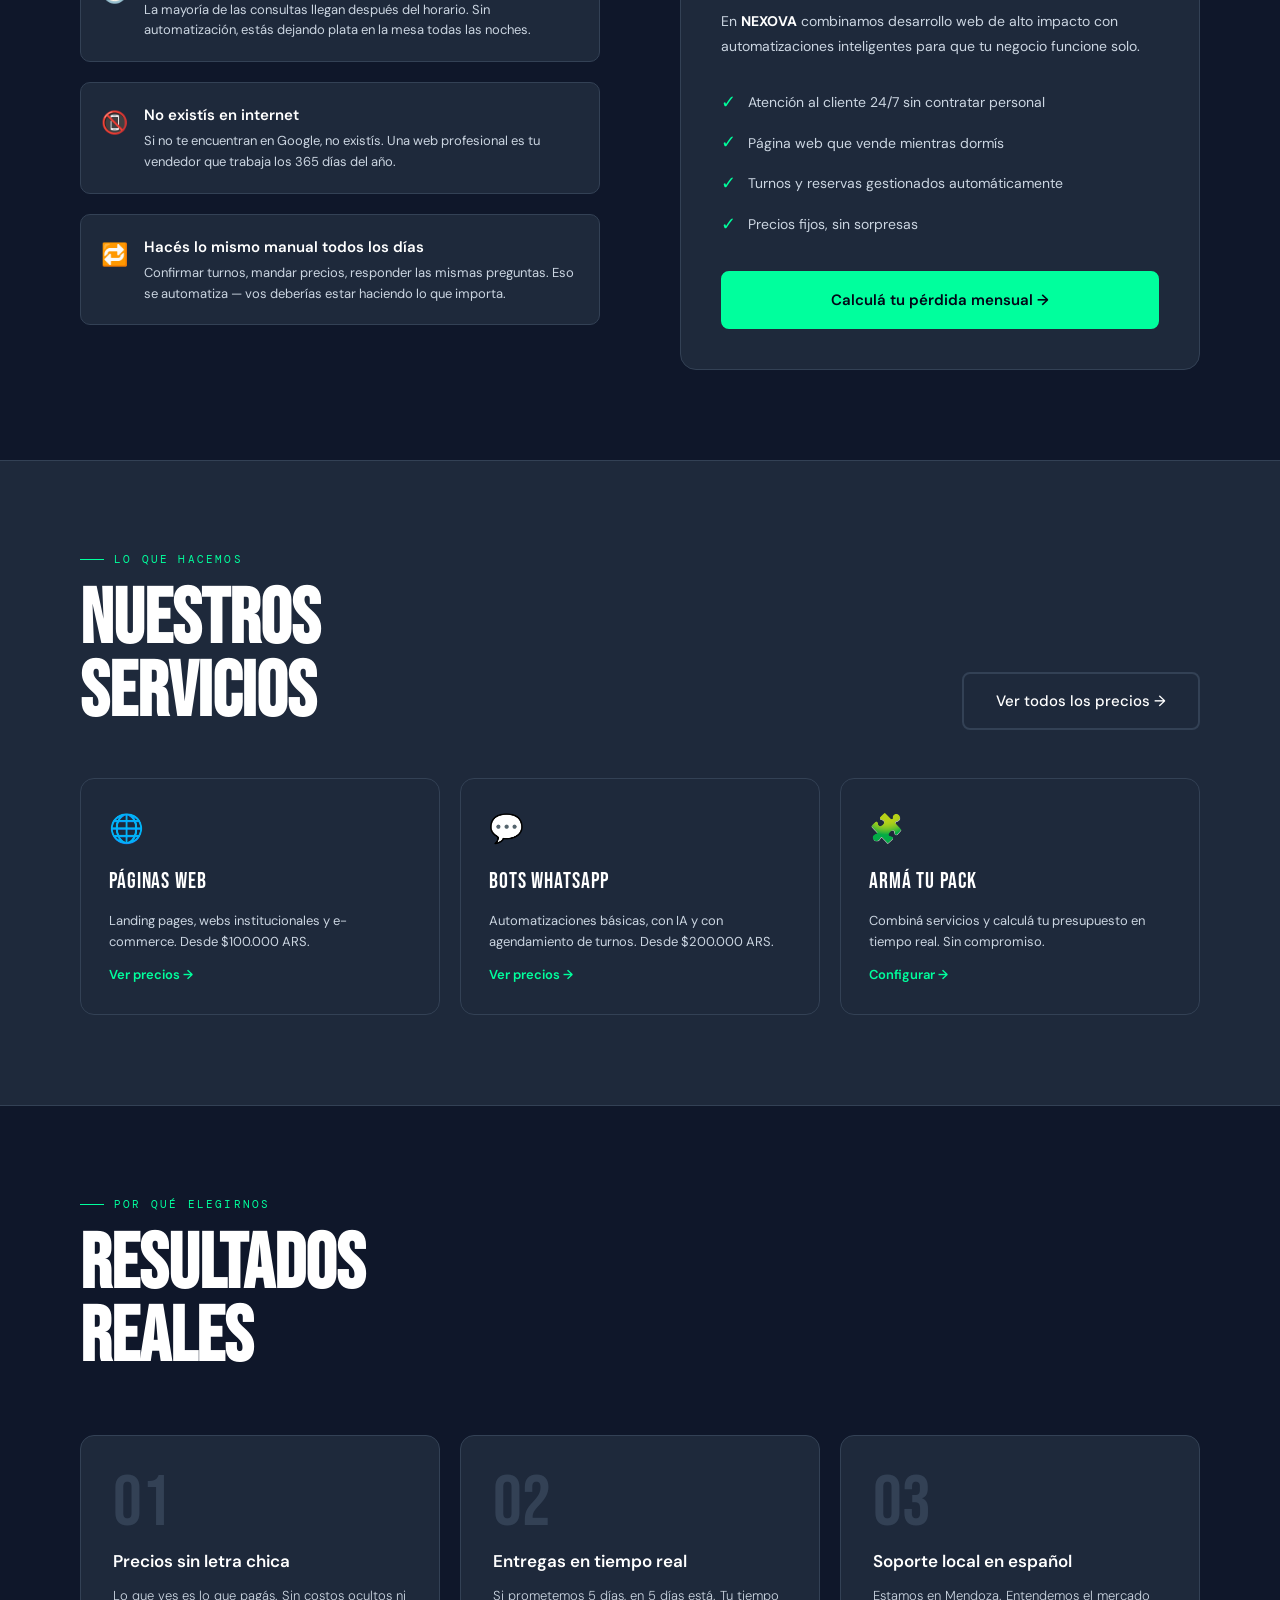
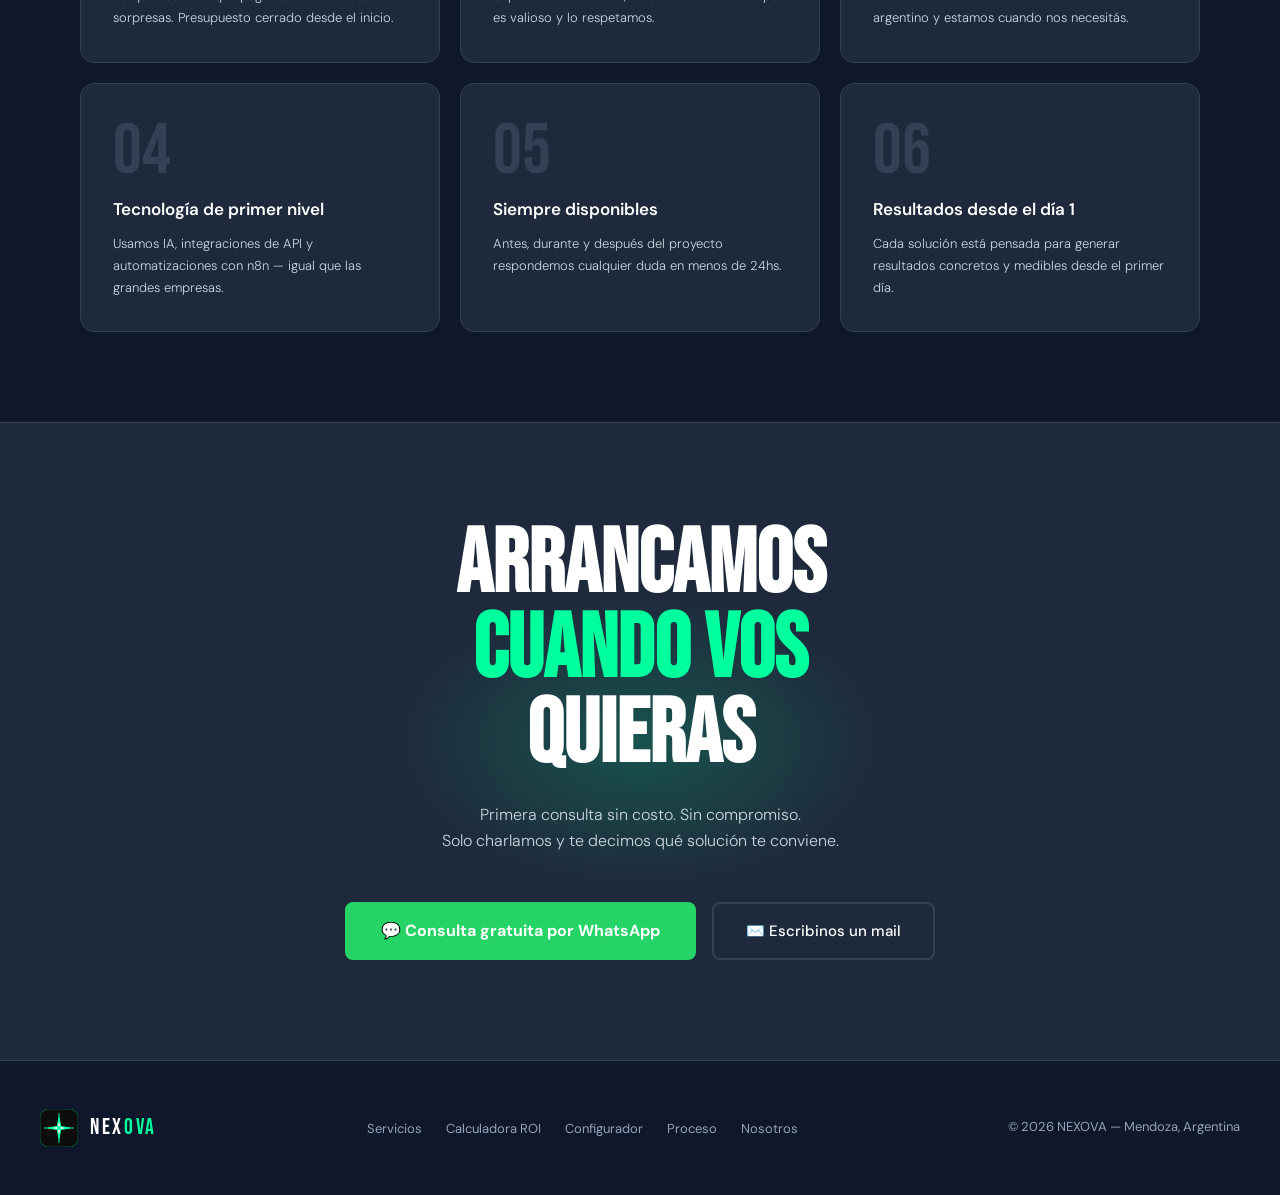
==== commit 08666b03: "feat: Add interactive Hero demo component" ====
--- a/index.html
+++ b/index.html
@@ -19,7 +19,7 @@
 .hero{position:relative;min-height:calc(100vh - 100px);display:flex;align-items:center;overflow:hidden;padding:80px 40px 100px;}
 .hero-grid{position:absolute;inset:0;background-image:linear-gradient(rgba(0, 255, 157,.04) 1px,transparent 1px),linear-gradient(90deg,rgba(0, 255, 157,.04) 1px,transparent 1px);background-size:60px 60px;z-index:0;}
 .hero-glow{position:absolute;top:-200px;left:50%;transform:translateX(-50%);width:800px;height:600px;background:radial-gradient(ellipse,rgba(0, 255, 157,.12) 0%,transparent 70%);z-index:0;pointer-events:none;}
-.hero-content{position:relative;z-index:2;max-width:1200px;margin:0 auto;width:100%;}
+.hero-content{position:relative;z-index:2;max-width:1200px;margin:0 auto;width:100%;display:grid;grid-template-columns:1fr 1fr;gap:40px;align-items:center;}
 .hero-badge{display:inline-flex;align-items:center;gap:8px;padding:6px 16px;border:1px solid var(--border);border-radius:100px;font-size:12px;color:var(--text-muted);letter-spacing:.08em;margin-bottom:32px;background:var(--surface);}
 .hero-badge .dot{width:7px;height:7px;border-radius:50%;background:var(--green);animation:blink 2s infinite;}
 @keyframes blink{0%,100%{opacity:1;}50%{opacity:.3;}}
@@ -50,7 +50,7 @@
 .teaser-name{font-family:'Bebas Neue',sans-serif;font-size:22px;color:var(--white);letter-spacing:.04em;}
 .teaser-desc{font-size:13px;color:var(--text-muted);line-height:1.6;flex-grow:1;}
 .teaser-link{font-size:13px;color:var(--orange);font-weight:600;}
-@media(max-width:900px){.hero{padding:60px 20px 80px;}.hero-title{font-size:clamp(56px,14vw,96px);}.hero-stats{grid-template-columns:1fr;}.problema-grid{grid-template-columns:1fr;gap:40px;}.services-teaser{grid-template-columns:1fr;}}
+@media(max-width:900px){.hero{padding:60px 20px 80px;}.hero-content{grid-template-columns:1fr;gap:60px;}.hero-title{font-size:clamp(56px,14vw,96px);}.problema-grid{grid-template-columns:1fr;gap:40px;}.services-teaser{grid-template-columns:1fr;}}
 </style>
 </head>
 <body>
@@ -64,14 +64,70 @@
   <div class="hero-grid"></div>
   <div class="hero-glow"></div>
   <div class="hero-content">
-    <div class="hero-badge reveal"><span class="dot"></span>Disponibles para nuevos proyectos · Mendoza, Argentina</div>
-    <h1 class="hero-title reveal"><span class="orange">TU NEGOCIO</span><br><span>EN PILOTO</span><br><span class="outline">AUTOMÁTICO</span></h1>
-    <p class="hero-sub reveal">Automatizamos tu atención al cliente, construimos tu presencia digital y hacemos que tu negocio trabaje para vos — incluso cuando dormís.</p>
-    <div class="hero-ctas reveal">
-      <a href="configurador.html" class="btn-primary">Armá tu paquete ideal <svg width="16" height="16" viewBox="0 0 24 24" fill="none" stroke="currentColor" stroke-width="2.5"><path d="M5 12h14M12 5l7 7-7 7"/></svg></a>
-      <a href="calculadora.html" class="btn-secondary">¿Cuánto perdés sin automatizar?</a>
-    </div>
-
+    <div class="hero-text">
+      <div class="hero-badge reveal"><span class="dot"></span>Disponibles para nuevos proyectos · Mendoza, Argentina</div>
+      <h1 class="hero-title reveal"><span class="orange">TU NEGOCIO</span><br><span>EN PILOTO</span><br><span class="outline">AUTOMÁTICO</span></h1>
+      <p class="hero-sub reveal">Automatizamos tu atención al cliente, construimos tu presencia digital y hacemos que tu negocio trabaje para vos — incluso cuando dormís.</p>
+      <div class="hero-ctas reveal">
+        <a href="configurador.html" class="btn-primary">Armá tu paquete ideal <svg width="16" height="16" viewBox="0 0 24 24" fill="none" stroke="currentColor" stroke-width="2.5"><path d="M5 12h14M12 5l7 7-7 7"/></svg></a>
+        <a href="calculadora.html" class="btn-secondary">¿Cuánto perdés sin automatizar?</a>
+      </div>
+    </div>
+    
+    <div class="hero-demo-container reveal">
+      <div class="hero-demo-card">
+        <div class="demo-tabs">
+          <button class="demo-tab active" onclick="switchDemoTab('chatbot', event)">🤖 Demo Chatbot</button>
+          <button class="demo-tab" onclick="switchDemoTab('web', event)">🌐 Demo Web</button>
+        </div>
+        
+        <!-- Pestaña Chatbot -->
+        <div id="demo-chatbot" class="demo-panel active">
+          <div class="demo-chat-header">
+            <div class="chat-avatar"><span class="chat-online"></span></div>
+            <div class="chat-info">
+              <div class="chat-name">IA Nexova</div>
+              <div class="chat-status">En línea</div>
+            </div>
+          </div>
+          <div class="demo-chat-body" id="demo-chat-body">
+            <!-- Los mensajes se inyectan por JS -->
+          </div>
+          <div class="demo-chat-footer">
+            <div class="chat-input-mock">Escribe un mensaje...</div>
+            <div class="chat-send-mock"><svg viewBox="0 0 24 24" fill="none" stroke="currentColor" stroke-width="2" width="16" height="16"><path d="M22 2L11 13M22 2l-7 20-4-9-9-4 20-7z"/></svg></div>
+          </div>
+        </div>
+
+        <!-- Pestaña Web -->
+        <div id="demo-web" class="demo-panel">
+          <div class="demo-browser-header">
+            <div class="browser-dots"><span></span><span></span><span></span></div>
+            <div class="browser-url">
+              <svg width="12" height="12" viewBox="0 0 24 24" fill="none" stroke="currentColor" stroke-width="2"><rect x="3" y="11" width="18" height="11" rx="2" ry="2"/><path d="M7 11V7a5 5 0 0110 0v4"/></svg>
+              gimnasioelite.com
+            </div>
+          </div>
+          <div class="demo-browser-body">
+            <div class="mock-nav">
+              <div class="mock-logo">Elite</div>
+              <div class="mock-links"><span class="mock-link"></span><span class="mock-link"></span></div>
+            </div>
+            <div class="mock-hero">
+              <div class="mock-badge">NUEVO GIMNASIO EN TU ZONA</div>
+              <h3 class="mock-title">TRANSFORMA TU CUERPO</h3>
+              <p class="mock-desc">Entrenamiento profesional, máquinas de última generación y seguimiento personalizado.</p>
+              <div class="mock-btn">Reservar Clase</div>
+              <div class="mock-features">
+                <span>✓ Entrenadores certificados</span>
+                <span>✓ Planes personalizados</span>
+                <span>✓ Atención inmediata</span>
+              </div>
+            </div>
+          </div>
+        </div>
+      </div>
+    </div>
   </div>
 </div>
 
--- a/nexova.css
+++ b/nexova.css
@@ -204,4 +204,62 @@
   .config-options { grid-template-columns: 1fr 1fr; }
   .footer-inner { flex-direction: column; text-align: center; }
   .footer-links { flex-wrap: wrap; justify-content: center; }
+  .hero-demo-card { margin-top: 40px; }
 }
+
+/* HERO DEMO COMPONENT */
+.hero-demo-container { position: relative; perspective: 1000px; z-index: 10; animation: float 6s ease-in-out infinite; }
+@keyframes float { 0% { transform: translateY(0px); } 50% { transform: translateY(-15px); } 100% { transform: translateY(0px); } }
+.hero-demo-card { background: rgba(30, 41, 59, 0.6); backdrop-filter: blur(16px); -webkit-backdrop-filter: blur(16px); border: 1px solid rgba(255, 255, 255, 0.1); border-radius: 20px; padding: 20px; box-shadow: 0 25px 50px -12px rgba(0, 0, 0, 0.5), inset 0 1px 0 rgba(255,255,255,0.1); overflow: hidden; position: relative; }
+.hero-demo-card::before { content: ''; position: absolute; top: 0; left: 0; right: 0; height: 1px; background: linear-gradient(90deg, transparent, rgba(0, 255, 157, 0.5), transparent); }
+.demo-tabs { display: flex; gap: 8px; margin-bottom: 20px; background: rgba(15, 23, 42, 0.6); padding: 6px; border-radius: 12px; border: 1px solid rgba(255,255,255,0.05); }
+.demo-tab { flex: 1; background: transparent; border: none; color: var(--text-muted); padding: 10px 16px; border-radius: 8px; font-size: 13px; font-weight: 600; cursor: pointer; transition: all 0.3s ease; font-family: 'DM Sans', sans-serif; display: flex; align-items: center; justify-content: center; gap: 8px; }
+.demo-tab:hover { color: var(--white); background: rgba(255,255,255,0.05); }
+.demo-tab.active { background: var(--orange); color: #020617; box-shadow: 0 4px 15px rgba(0, 255, 157, 0.2); }
+.demo-panel { display: none; opacity: 0; transform: translateY(10px); transition: opacity 0.4s ease, transform 0.4s ease; height: 350px; flex-direction: column; }
+.demo-panel.active { display: flex; opacity: 1; transform: translateY(0); }
+
+/* CHATBOT UI */
+.demo-chat-header { display: flex; align-items: center; gap: 12px; padding-bottom: 16px; border-bottom: 1px solid rgba(255,255,255,0.05); margin-bottom: 16px; }
+.chat-avatar { width: 36px; height: 36px; border-radius: 50%; background: linear-gradient(135deg, var(--orange), #00b8ff); position: relative; display: flex; align-items: center; justify-content: center; }
+.chat-avatar::after { content: '🤖'; font-size: 18px; }
+.chat-online { position: absolute; bottom: 0; right: 0; width: 10px; height: 10px; background: #22c55e; border-radius: 50%; border: 2px solid #1e293b; }
+.chat-info { display: flex; flex-direction: column; }
+.chat-name { font-size: 14px; font-weight: 600; color: var(--white); }
+.chat-status { font-size: 11px; color: var(--orange); font-family: 'DM Mono', monospace; }
+.demo-chat-body { flex: 1; overflow-y: auto; display: flex; flex-direction: column; gap: 12px; padding-right: 8px; }
+.demo-chat-body::-webkit-scrollbar { width: 4px; }
+.demo-chat-body::-webkit-scrollbar-thumb { background: rgba(255,255,255,0.1); border-radius: 4px; }
+.chat-msg { max-width: 85%; padding: 12px 16px; border-radius: 16px; font-size: 13px; line-height: 1.5; animation: slideInUp 0.3s ease forwards; opacity: 0; transform: translateY(10px); }
+@keyframes slideInUp { to { opacity: 1; transform: translateY(0); } }
+.chat-msg.client { background: rgba(255,255,255,0.05); color: var(--text); border-bottom-left-radius: 4px; align-self: flex-start; }
+.chat-msg.ia { background: rgba(0, 255, 157, 0.1); color: var(--white); border: 1px solid rgba(0, 255, 157, 0.2); border-bottom-right-radius: 4px; align-self: flex-end; }
+.chat-typing { display: flex; gap: 4px; padding: 12px 16px; background: rgba(0, 255, 157, 0.05); border-radius: 16px; border-bottom-right-radius: 4px; align-self: flex-end; width: fit-content; }
+.chat-typing span { width: 6px; height: 6px; background: var(--orange); border-radius: 50%; animation: typing 1.4s infinite ease-in-out both; }
+.chat-typing span:nth-child(1) { animation-delay: -0.32s; }
+.chat-typing span:nth-child(2) { animation-delay: -0.16s; }
+@keyframes typing { 0%, 80%, 100% { transform: scale(0); } 40% { transform: scale(1); } }
+.demo-chat-footer { margin-top: 16px; display: flex; gap: 8px; align-items: center; }
+.chat-input-mock { flex: 1; background: rgba(15, 23, 42, 0.6); border: 1px solid rgba(255,255,255,0.05); border-radius: 20px; padding: 10px 16px; font-size: 12px; color: var(--text-dim); }
+.chat-send-mock { width: 36px; height: 36px; border-radius: 50%; background: var(--orange); display: flex; align-items: center; justify-content: center; color: #020617; }
+
+/* WEB UI */
+.demo-browser-header { display: flex; align-items: center; padding: 10px 14px; background: #0f172a; border-radius: 12px 12px 0 0; gap: 16px; }
+.browser-dots { display: flex; gap: 6px; }
+.browser-dots span { width: 10px; height: 10px; border-radius: 50%; background: #334155; }
+.browser-dots span:nth-child(1) { background: #ef4444; }
+.browser-dots span:nth-child(2) { background: #f59e0b; }
+.browser-dots span:nth-child(3) { background: #22c55e; }
+.browser-url { flex: 1; background: #1e293b; border-radius: 6px; padding: 4px 10px; font-size: 11px; color: var(--text-dim); display: flex; align-items: center; justify-content: center; gap: 6px; font-family: 'DM Mono', monospace; }
+.demo-browser-body { flex: 1; background: #ffffff; border-radius: 0 0 12px 12px; overflow: hidden; display: flex; flex-direction: column; position: relative; }
+.mock-nav { display: flex; justify-content: space-between; align-items: center; padding: 12px 20px; border-bottom: 1px solid #f1f5f9; }
+.mock-logo { font-family: 'Bebas Neue', sans-serif; font-size: 18px; color: #0f172a; letter-spacing: 0.05em; }
+.mock-links { display: flex; gap: 12px; }
+.mock-link { width: 24px; height: 4px; background: #e2e8f0; border-radius: 2px; }
+.mock-hero { padding: 30px 20px; text-align: center; display: flex; flex-direction: column; align-items: center; justify-content: center; flex: 1; background: linear-gradient(180deg, #f8fafc 0%, #ffffff 100%); }
+.mock-badge { font-size: 8px; font-weight: 700; color: #2563eb; background: #dbeafe; padding: 4px 8px; border-radius: 100px; margin-bottom: 12px; letter-spacing: 0.05em; }
+.mock-title { font-family: 'Bebas Neue', sans-serif; font-size: 32px; color: #0f172a; line-height: 1; margin-bottom: 10px; }
+.mock-desc { font-size: 11px; color: #64748b; margin-bottom: 20px; max-width: 240px; line-height: 1.5; }
+.mock-btn { background: #0f172a; color: #ffffff; font-size: 11px; font-weight: 600; padding: 10px 20px; border-radius: 6px; margin-bottom: 20px; box-shadow: 0 4px 6px -1px rgba(0,0,0,0.1); }
+.mock-features { display: flex; flex-direction: column; gap: 6px; text-align: left; width: 100%; max-width: 200px; }
+.mock-features span { font-size: 10px; color: #475569; display: flex; align-items: center; gap: 6px; font-weight: 500; }
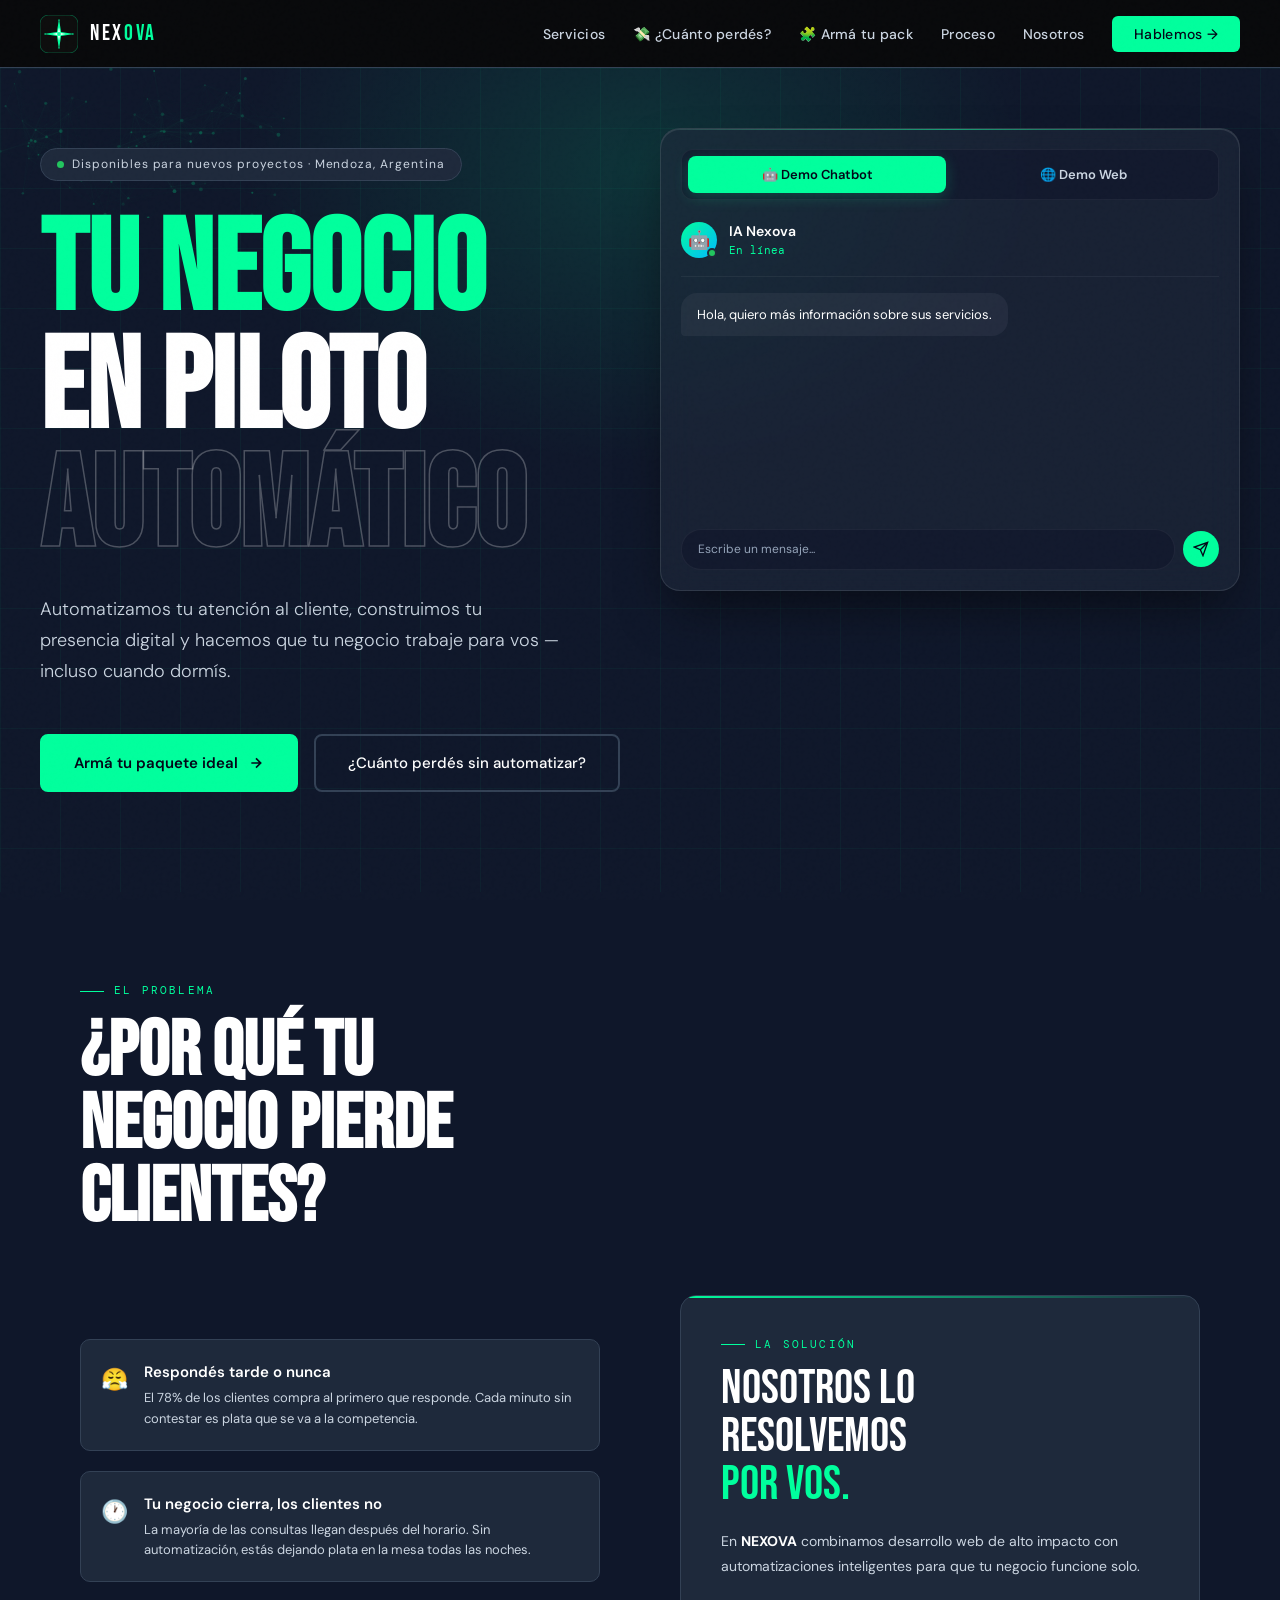
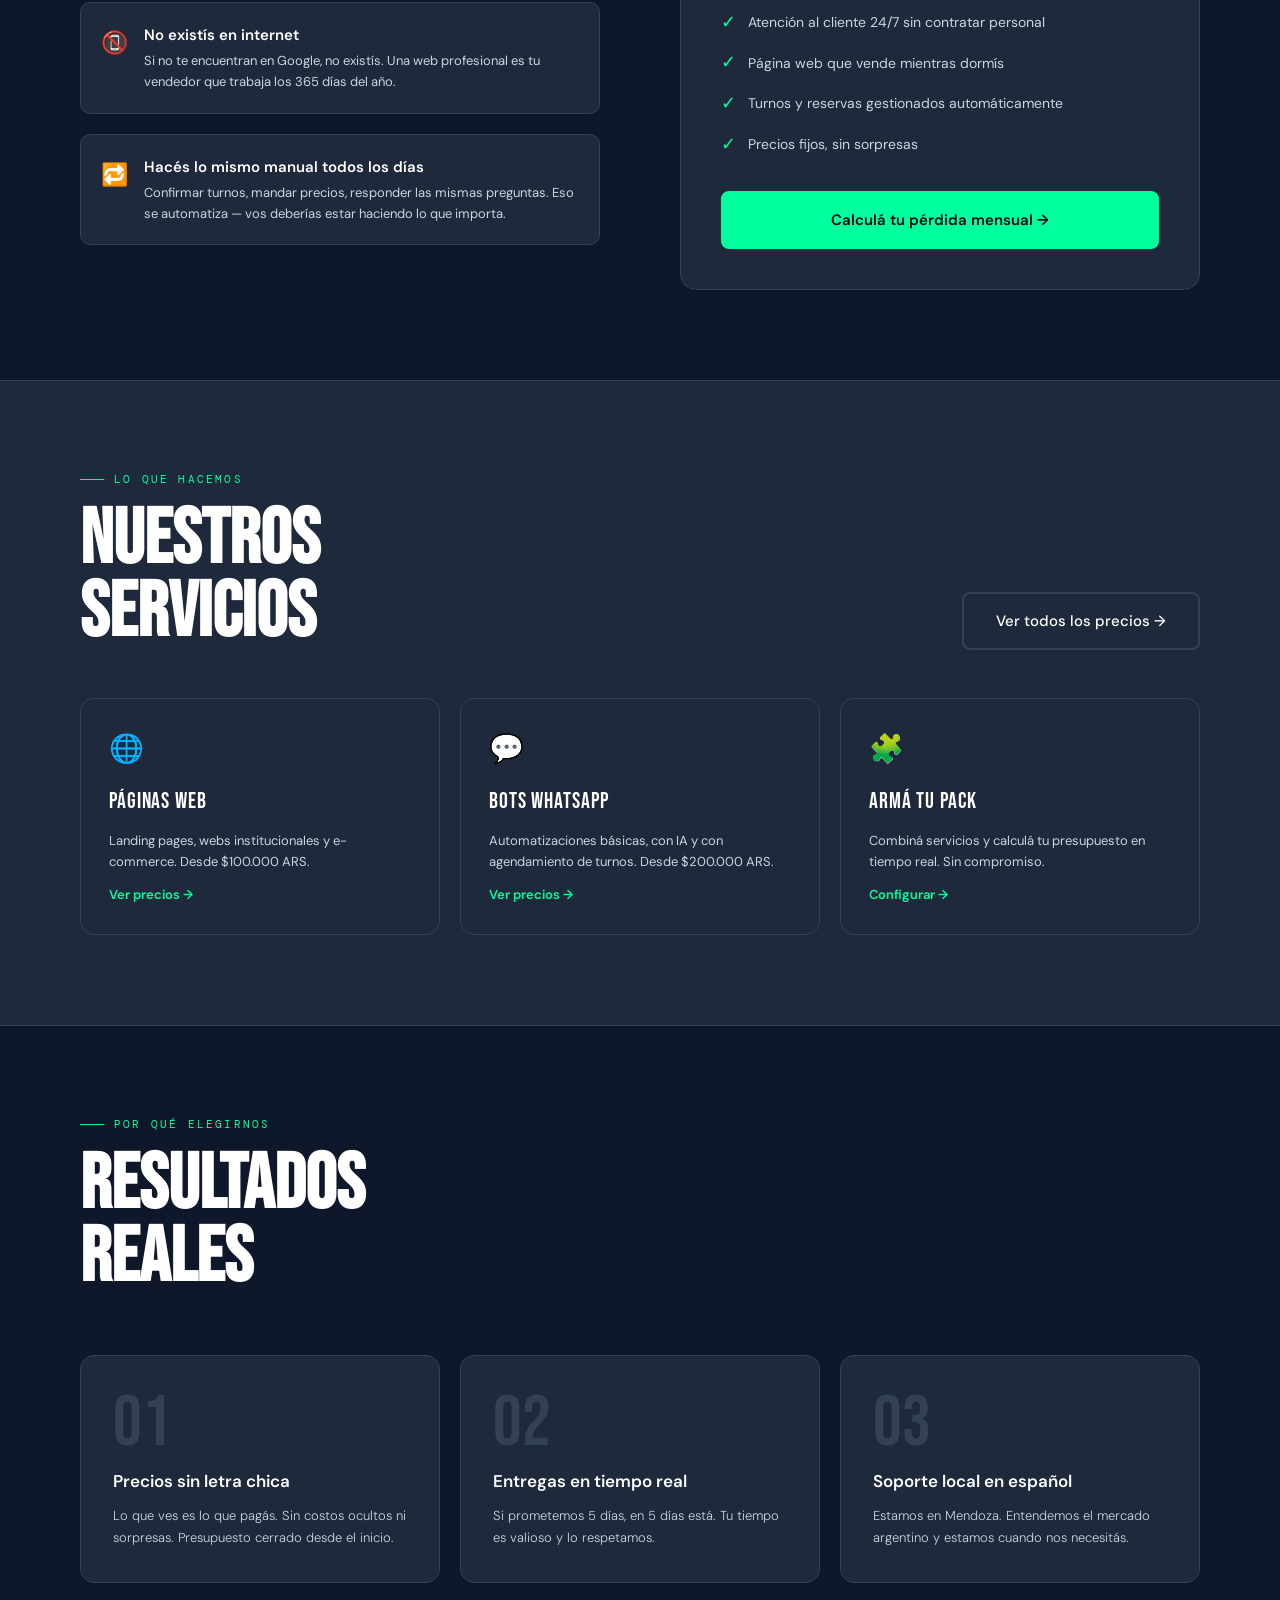
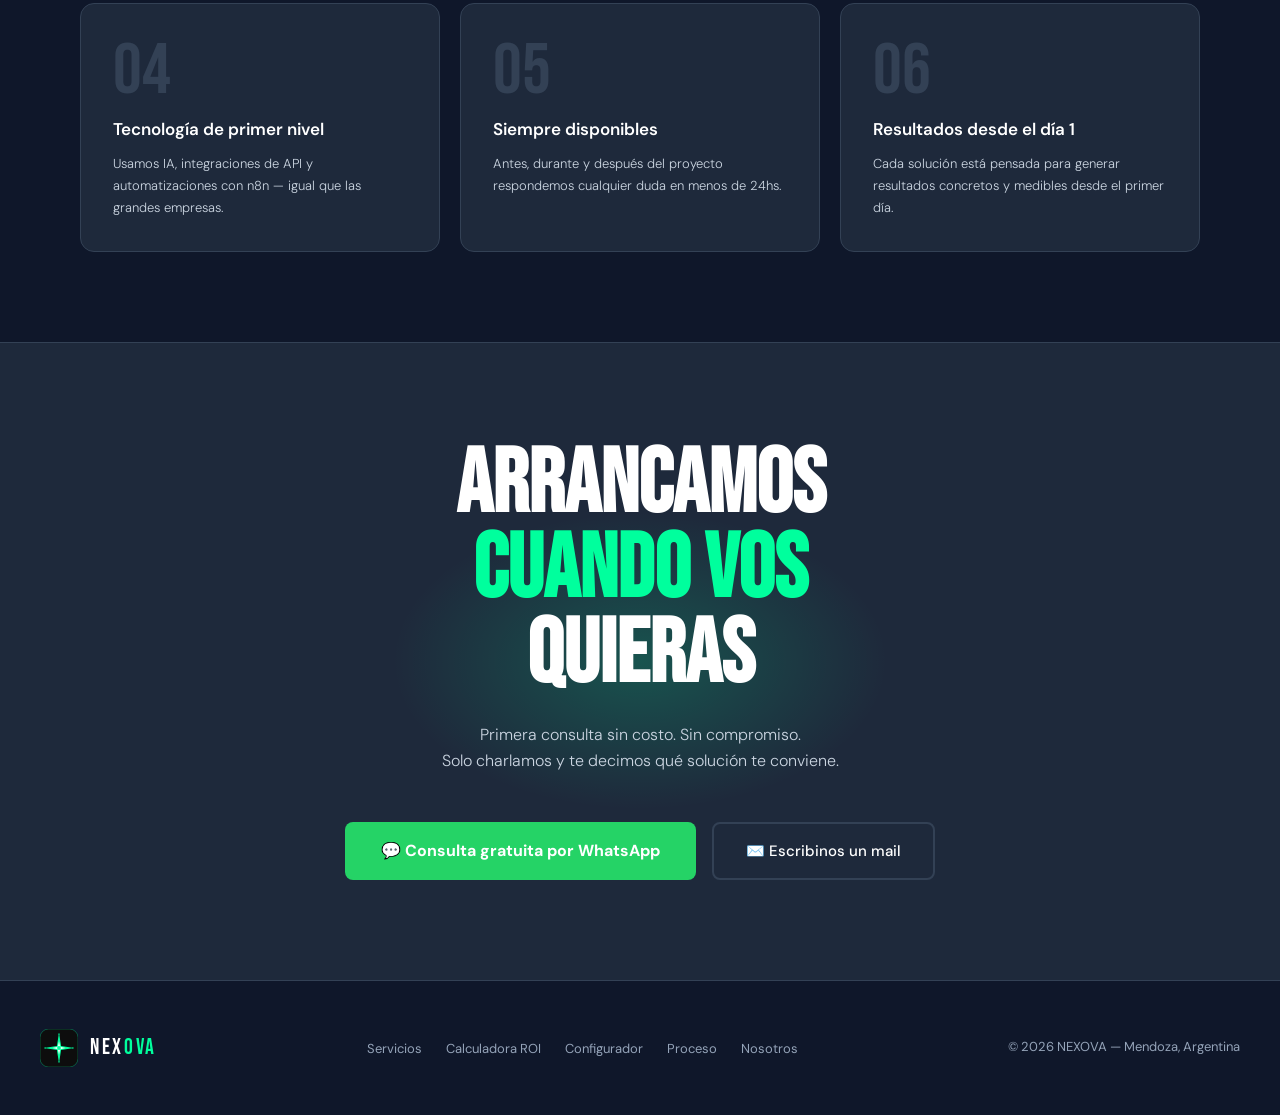
==== commit 783102d2: "fix: Ajustes de espaciado y contenido generico en demo" ====
--- a/index.html
+++ b/index.html
@@ -27,7 +27,7 @@
 .hero-title .orange{color:var(--orange);}
 .hero-title .outline{-webkit-text-stroke:1.5px rgba(255,255,255,.25);color:transparent;}
 .hero-sub{font-size:18px;color:var(--text-muted);max-width:520px;margin:28px 0 48px;line-height:1.7;font-weight:300;}
-.hero-ctas{display:flex;gap:16px;flex-wrap:wrap;margin-bottom:80px;}
+.hero-ctas{display:flex;gap:16px;flex-wrap:wrap;}
 .hero-stats{display:grid;grid-template-columns:repeat(3,1fr);gap:1px;background:var(--border);border:1px solid var(--border);border-radius:12px;overflow:hidden;max-width:560px;}
 .stat-item{background:var(--surface);padding:24px 28px;}
 .stat-number{font-family:'Bebas Neue',sans-serif;font-size:42px;color:var(--orange);line-height:1;display:flex;align-items:baseline;gap:2px;}
@@ -105,23 +105,23 @@
             <div class="browser-dots"><span></span><span></span><span></span></div>
             <div class="browser-url">
               <svg width="12" height="12" viewBox="0 0 24 24" fill="none" stroke="currentColor" stroke-width="2"><rect x="3" y="11" width="18" height="11" rx="2" ry="2"/><path d="M7 11V7a5 5 0 0110 0v4"/></svg>
-              gimnasioelite.com
+              tu-empresa.com
             </div>
           </div>
           <div class="demo-browser-body">
             <div class="mock-nav">
-              <div class="mock-logo">Elite</div>
+              <div class="mock-logo">EMPRESA</div>
               <div class="mock-links"><span class="mock-link"></span><span class="mock-link"></span></div>
             </div>
             <div class="mock-hero">
-              <div class="mock-badge">NUEVO GIMNASIO EN TU ZONA</div>
-              <h3 class="mock-title">TRANSFORMA TU CUERPO</h3>
-              <p class="mock-desc">Entrenamiento profesional, máquinas de última generación y seguimiento personalizado.</p>
-              <div class="mock-btn">Reservar Clase</div>
+              <div class="mock-badge">SOLUCIONES DIGITALES</div>
+              <h3 class="mock-title">IMPULSA TU NEGOCIO</h3>
+              <p class="mock-desc">Soluciones profesionales de alto rendimiento para escalar tus operaciones y aumentar tus ventas.</p>
+              <div class="mock-btn">Empezar Ahora</div>
               <div class="mock-features">
-                <span>✓ Entrenadores certificados</span>
-                <span>✓ Planes personalizados</span>
-                <span>✓ Atención inmediata</span>
+                <span>✓ Innovación garantizada</span>
+                <span>✓ Resultados medibles</span>
+                <span>✓ Soporte 24/7</span>
               </div>
             </div>
           </div>
--- a/nexova.css
+++ b/nexova.css
@@ -208,7 +208,7 @@
 }
 
 /* HERO DEMO COMPONENT */
-.hero-demo-container { position: relative; perspective: 1000px; z-index: 10; animation: float 6s ease-in-out infinite; }
+.hero-demo-container { position: relative; perspective: 1000px; z-index: 10; animation: float 6s ease-in-out infinite; align-self: flex-start; margin-top: -20px; }
 @keyframes float { 0% { transform: translateY(0px); } 50% { transform: translateY(-15px); } 100% { transform: translateY(0px); } }
 .hero-demo-card { background: rgba(30, 41, 59, 0.6); backdrop-filter: blur(16px); -webkit-backdrop-filter: blur(16px); border: 1px solid rgba(255, 255, 255, 0.1); border-radius: 20px; padding: 20px; box-shadow: 0 25px 50px -12px rgba(0, 0, 0, 0.5), inset 0 1px 0 rgba(255,255,255,0.1); overflow: hidden; position: relative; }
 .hero-demo-card::before { content: ''; position: absolute; top: 0; left: 0; right: 0; height: 1px; background: linear-gradient(90deg, transparent, rgba(0, 255, 157, 0.5), transparent); }
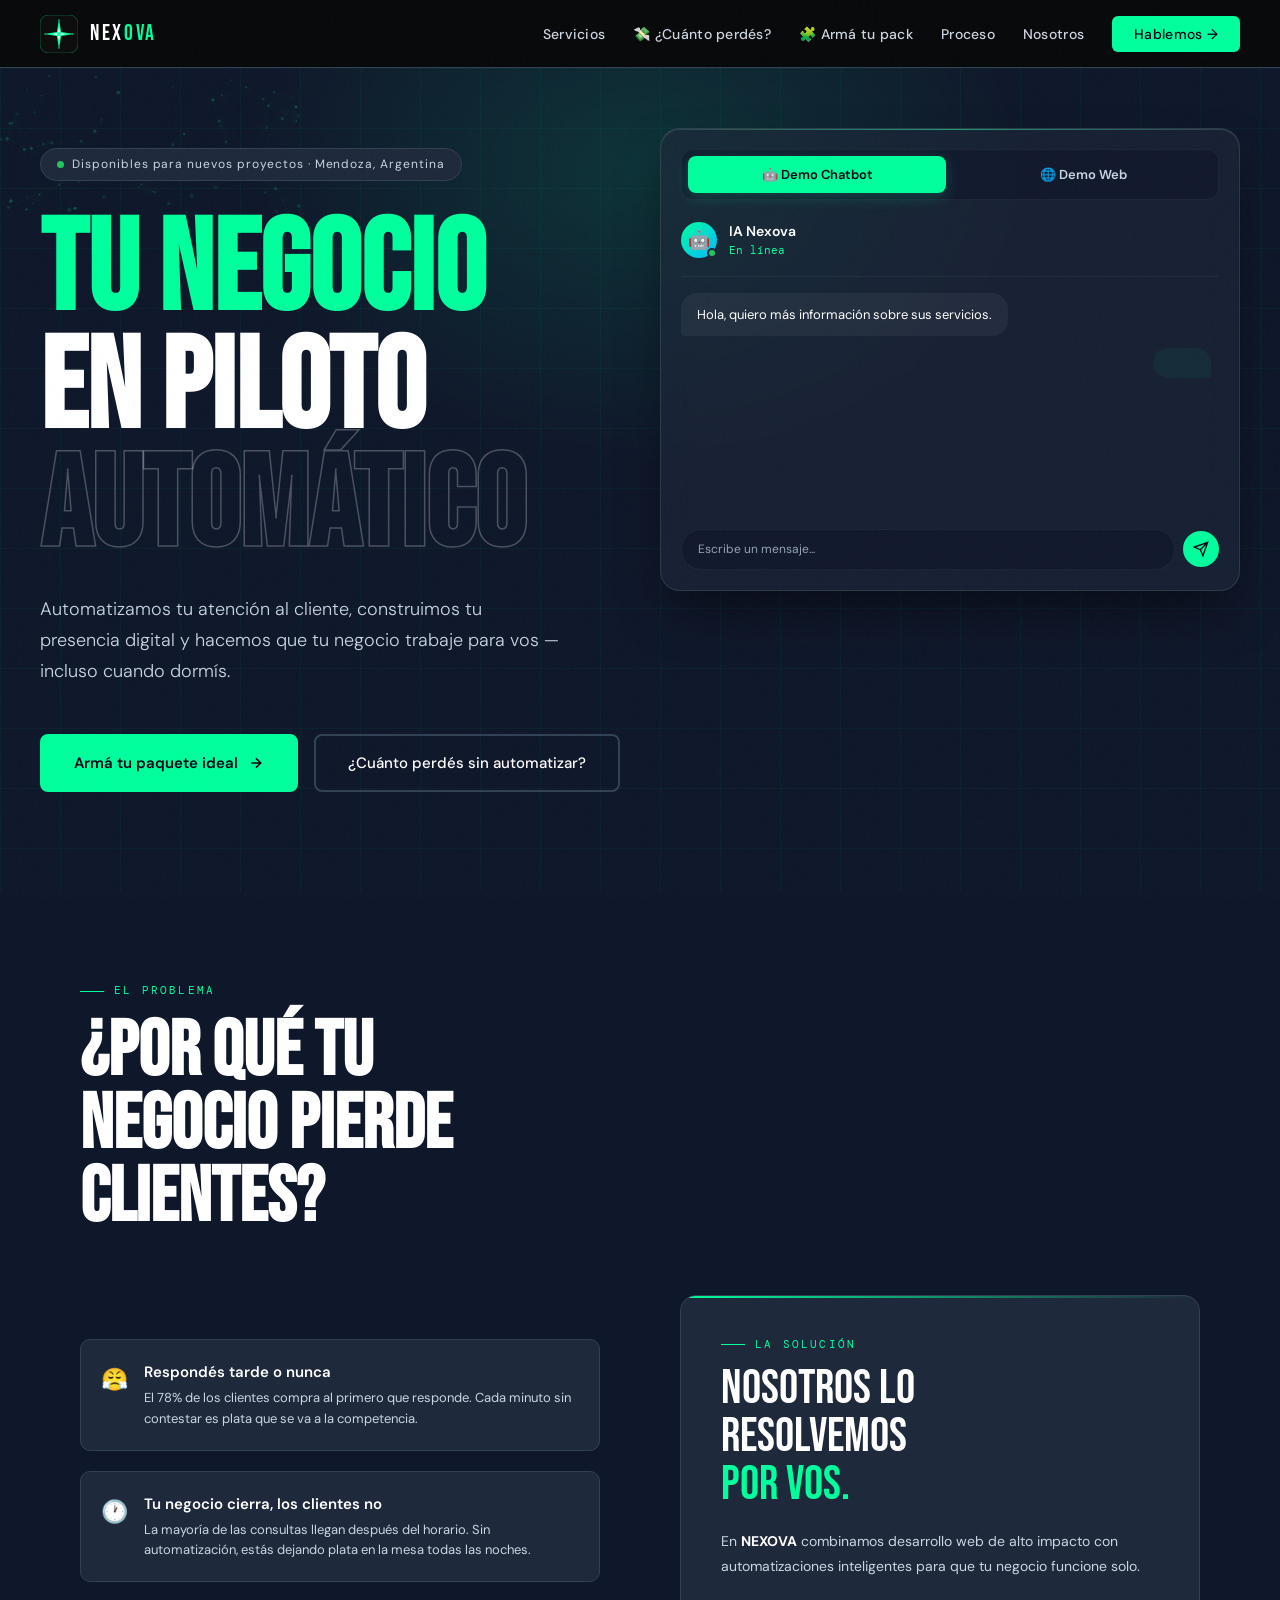
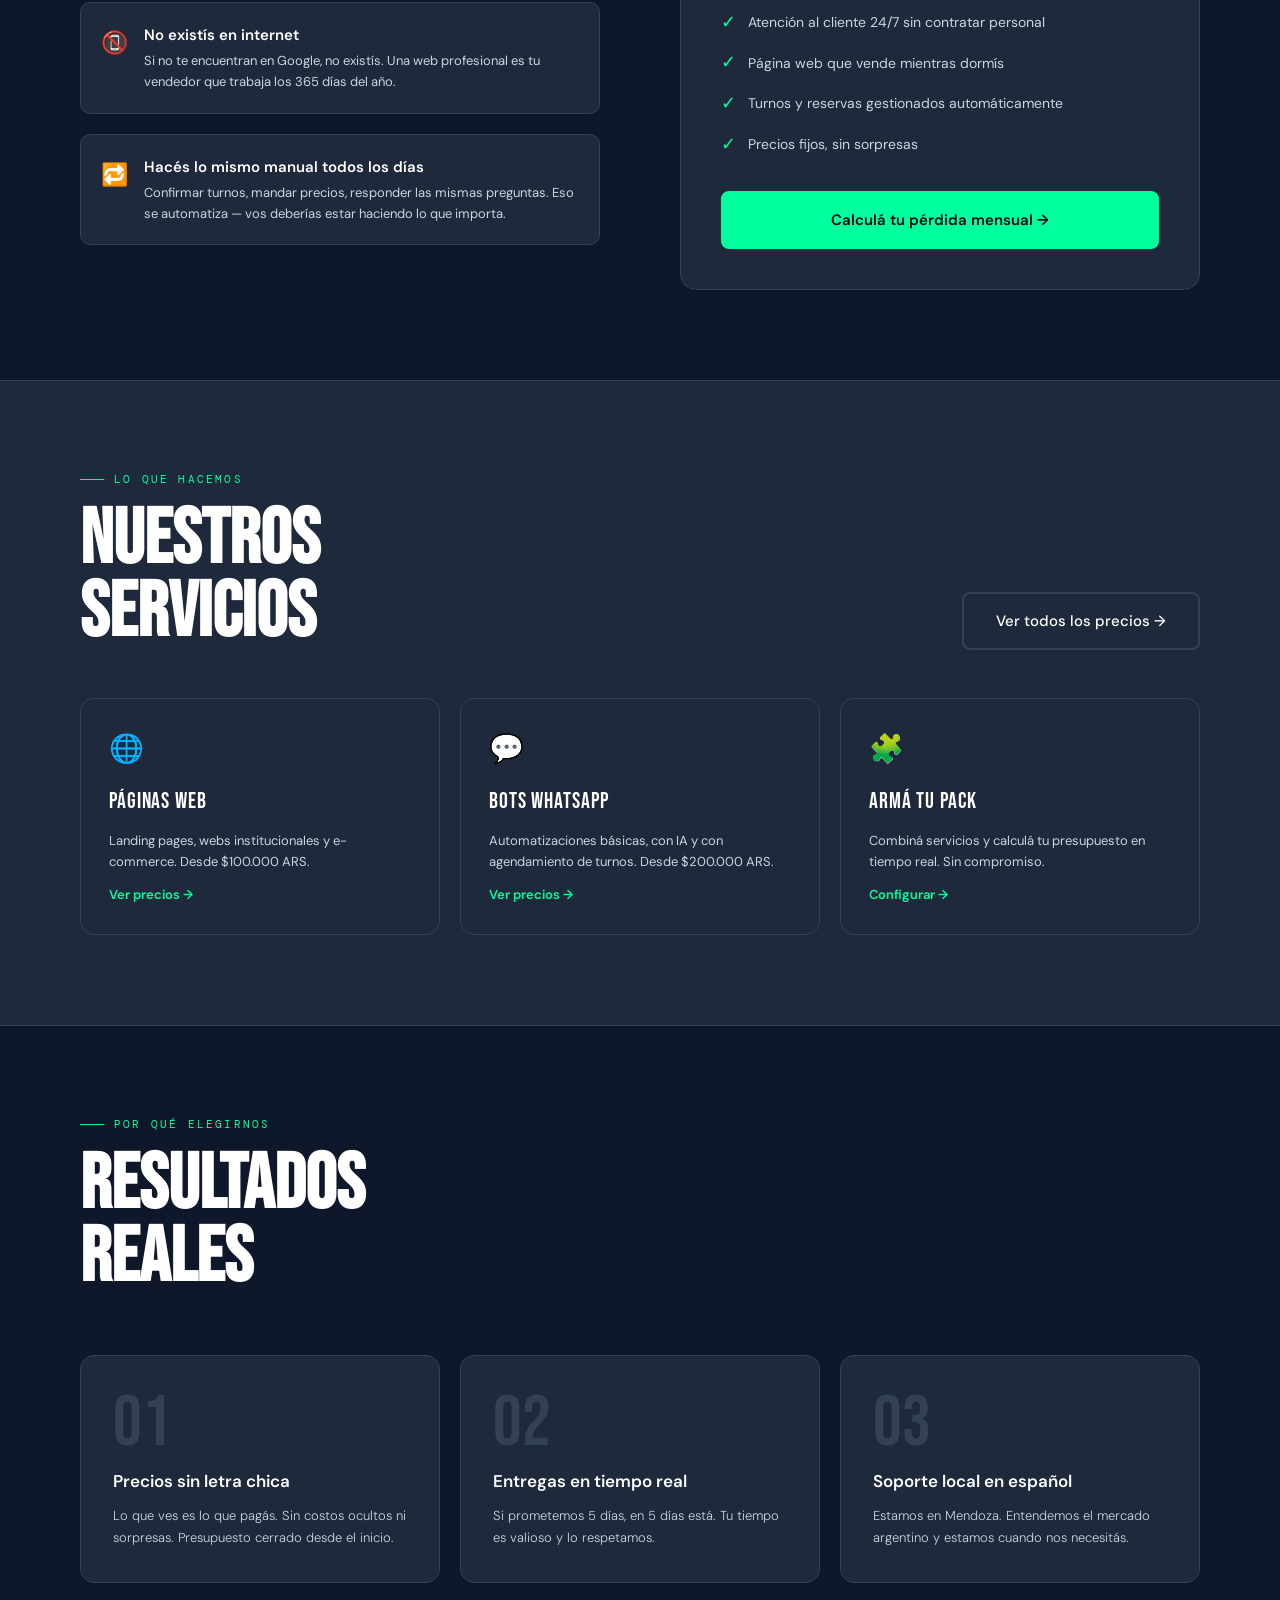
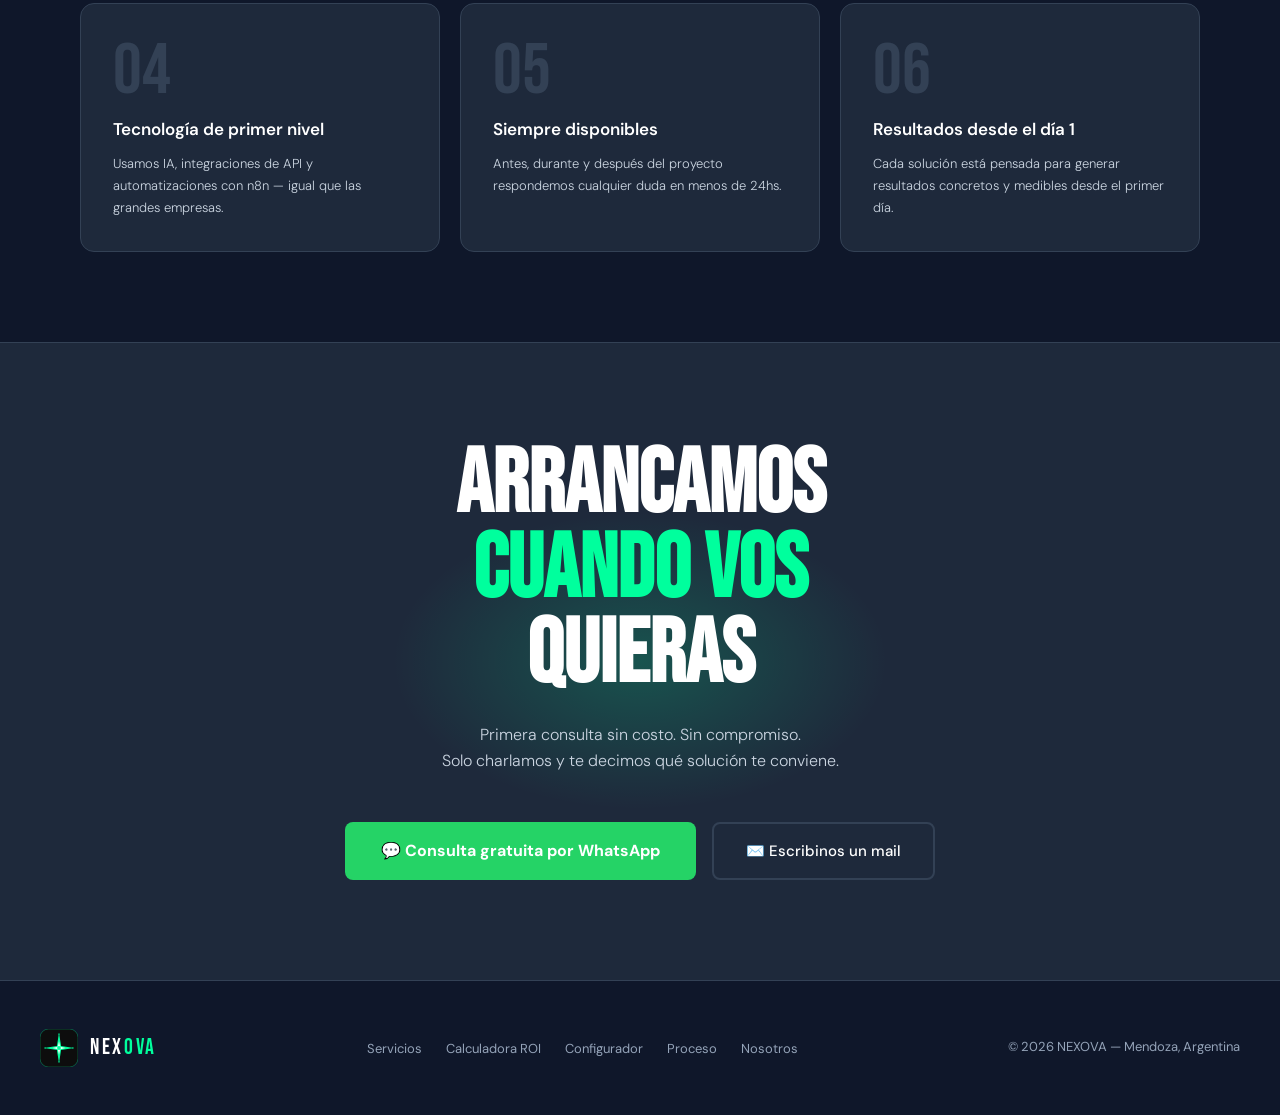
==== commit 1c2efebf: "feat: Add SVG favicon to all pages" ====
--- a/index.html
+++ b/index.html
@@ -13,7 +13,7 @@
 <link rel="preconnect" href="https://fonts.googleapis.com">
 <link rel="preconnect" href="https://fonts.gstatic.com" crossorigin>
 <link href="https://fonts.googleapis.com/css2?family=Bebas+Neue&family=DM+Sans:wght@300;400;500;600&family=DM+Mono:wght@400;500&display=swap" rel="stylesheet">
-<link rel="stylesheet" href="nexova.css">
+<link rel="icon" href="favicon.svg" type="image/svg+xml"><link rel="stylesheet" href="nexova.css">
 <style>
 #particle-canvas{position:absolute;inset:0;z-index:0;opacity:.5;}
 .hero{position:relative;min-height:calc(100vh - 100px);display:flex;align-items:center;overflow:hidden;padding:80px 40px 100px;}
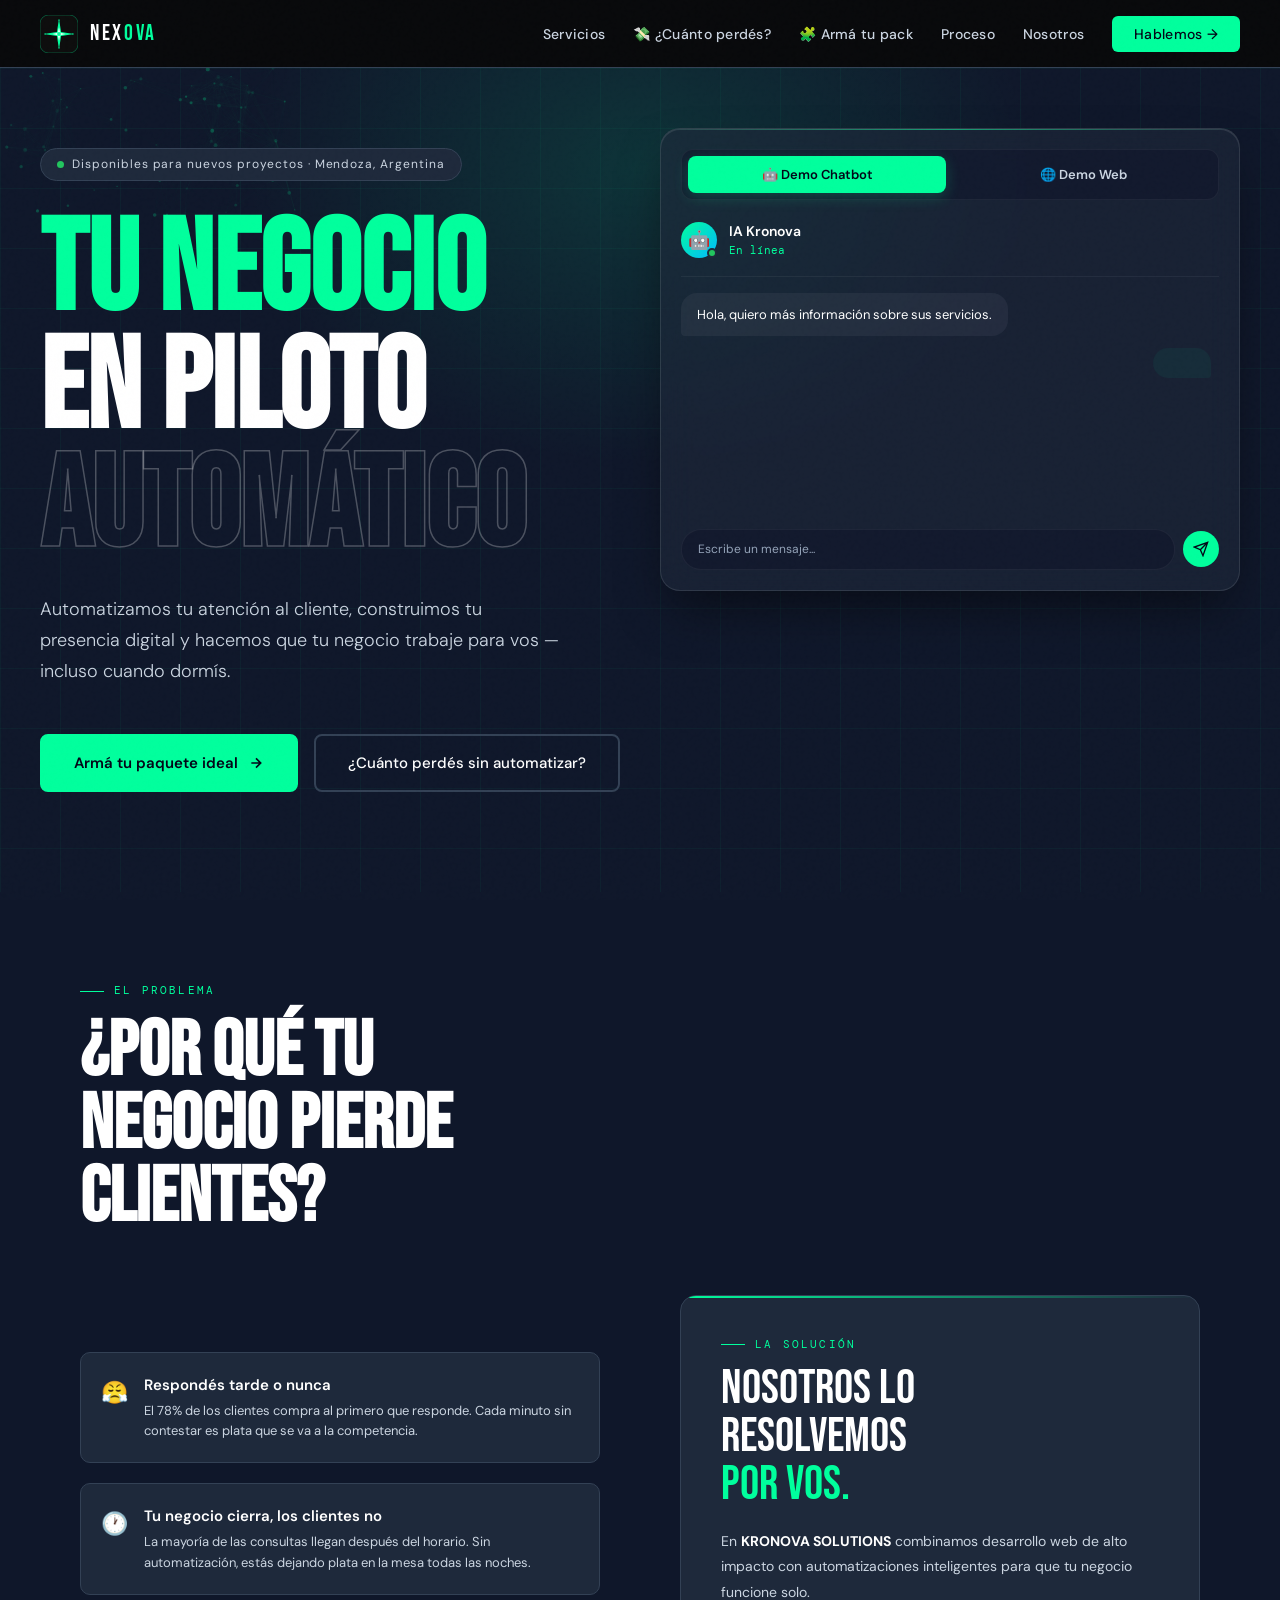
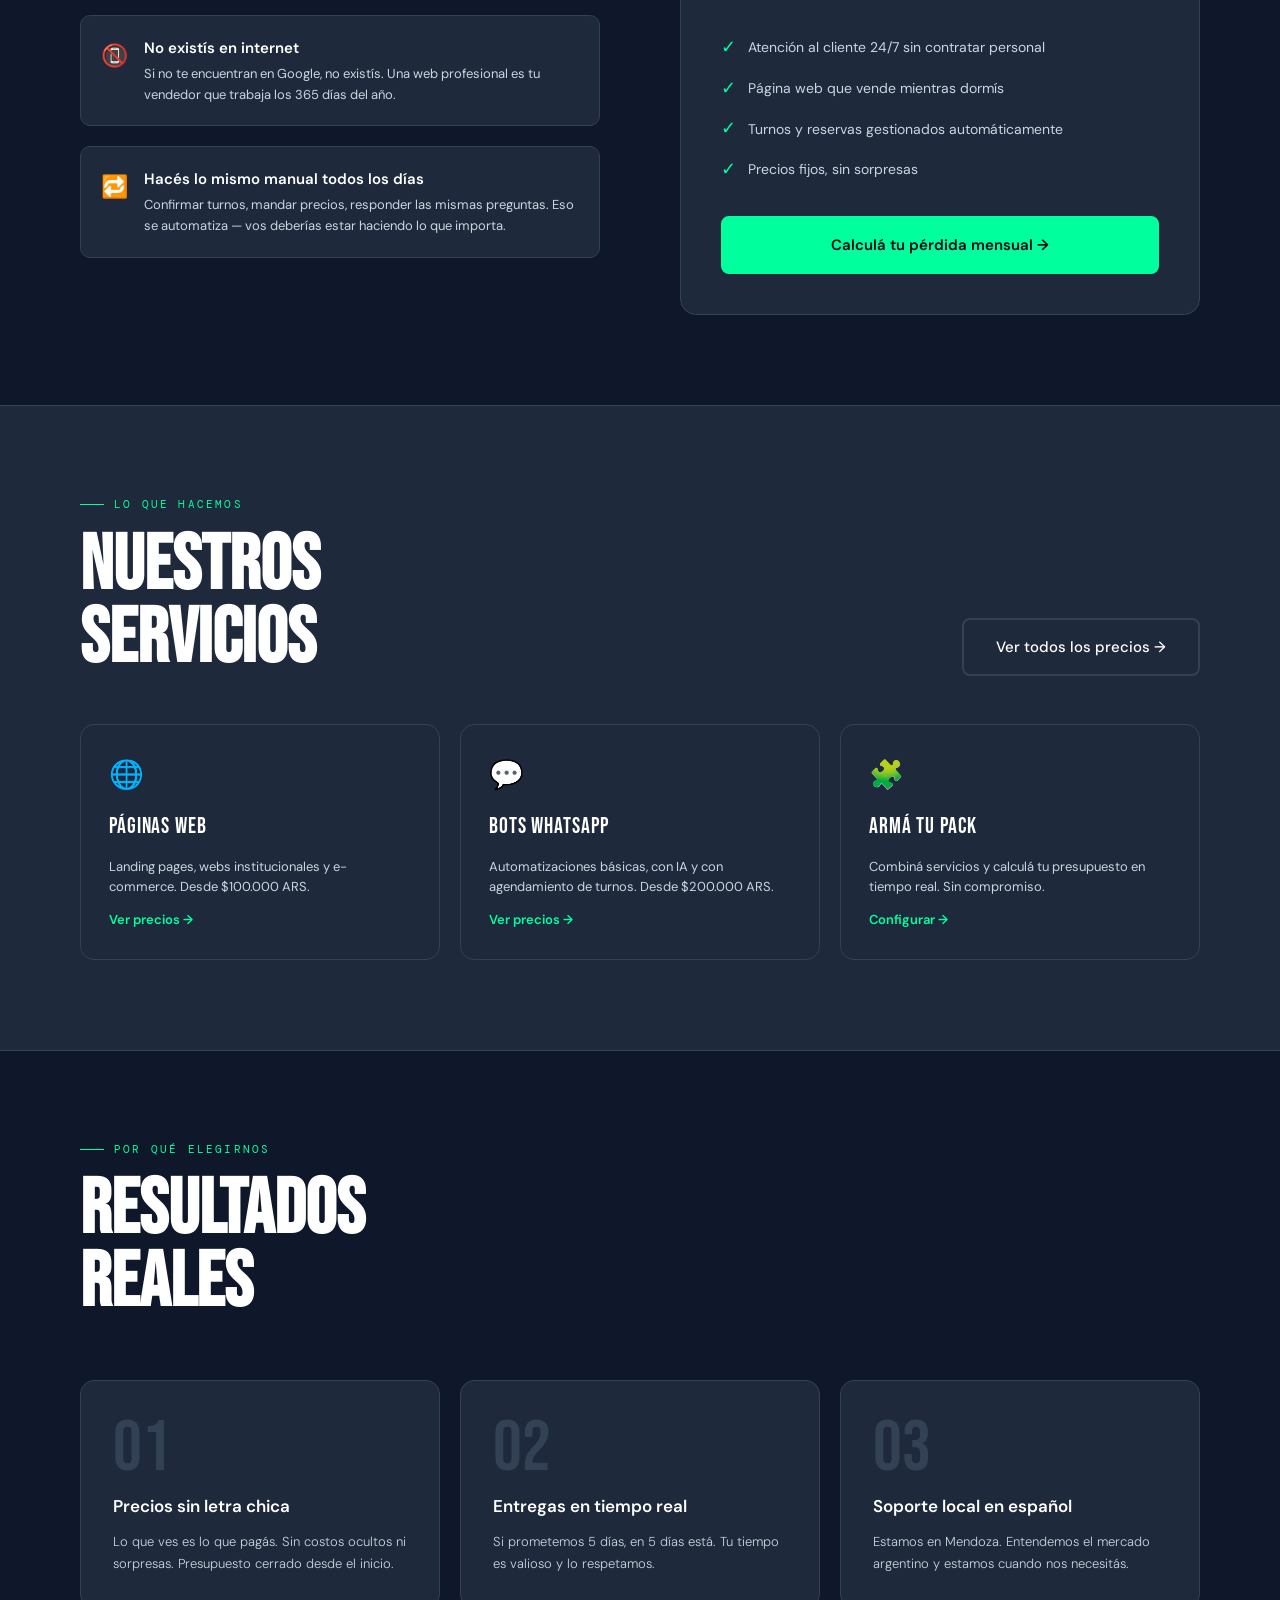
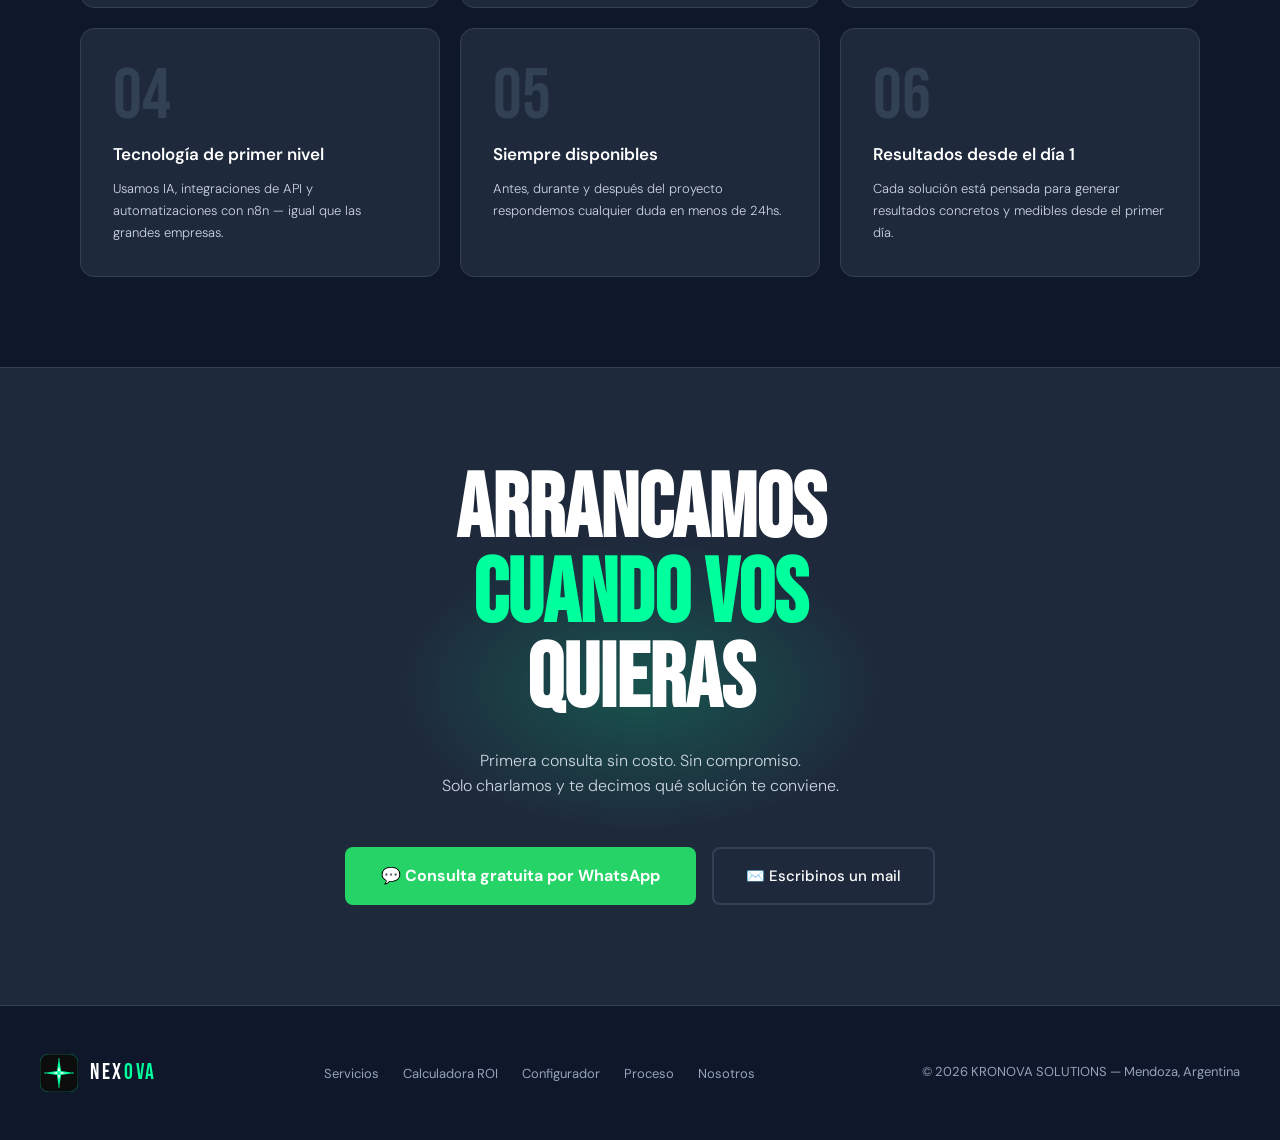
==== commit 279cddb5: "rebrand: NEXOVA -> Kronova Solutions en toda la pagina" ====
--- a/index.html
+++ b/index.html
@@ -1,11 +1,11 @@
-<!DOCTYPE html>
+﻿<!DOCTYPE html>
 <html lang="es">
 <head>
 <meta charset="UTF-8">
 <meta name="viewport" content="width=device-width, initial-scale=1.0">
-<title>NEXOVA | Automatización & Desarrollo Web — Mendoza</title>
-<meta name="description" content="NEXOVA - Agencia de automatización y desarrollo web en Mendoza. Creamos páginas web de alto impacto y bots de WhatsApp para que tu negocio funcione en piloto automático.">
-<meta property="og:title" content="NEXOVA | Automatización & Desarrollo Web — Mendoza">
+<title>KRONOVA SOLUTIONS | Automatización & Desarrollo Web — Mendoza</title>
+<meta name="description" content="KRONOVA SOLUTIONS - Agencia de automatización y desarrollo web en Mendoza. Creamos páginas web de alto impacto y bots de WhatsApp para que tu negocio funcione en piloto automático.">
+<meta property="og:title" content="KRONOVA SOLUTIONS | Automatización & Desarrollo Web — Mendoza">
 <meta property="og:description" content="Automatizamos tu atención al cliente y construimos tu presencia digital para que tu negocio trabaje en piloto automático.">
 <meta property="og:type" content="website">
 <meta property="og:locale" content="es_AR">
@@ -86,7 +86,7 @@
           <div class="demo-chat-header">
             <div class="chat-avatar"><span class="chat-online"></span></div>
             <div class="chat-info">
-              <div class="chat-name">IA Nexova</div>
+              <div class="chat-name">IA Kronova</div>
               <div class="chat-status">En línea</div>
             </div>
           </div>
@@ -144,7 +144,7 @@
     <div class="solucion-box reveal">
       <div class="section-label" style="margin-bottom:12px;">La solución</div>
       <div style="font-family:'Bebas Neue',sans-serif;font-size:48px;color:var(--white);margin-bottom:20px;line-height:1;">NOSOTROS LO<br>RESOLVEMOS<br><span style="color:var(--orange)">POR VOS.</span></div>
-      <p style="color:var(--text-muted);font-size:14px;line-height:1.8;margin-bottom:28px;">En <strong style="color:var(--text)">NEXOVA</strong> combinamos desarrollo web de alto impacto con automatizaciones inteligentes para que tu negocio funcione solo.</p>
+      <p style="color:var(--text-muted);font-size:14px;line-height:1.8;margin-bottom:28px;">En <strong style="color:var(--text)">KRONOVA SOLUTIONS</strong> combinamos desarrollo web de alto impacto con automatizaciones inteligentes para que tu negocio funcione solo.</p>
       <div style="display:flex;flex-direction:column;gap:12px;margin-bottom:32px;">
         <div style="display:flex;align-items:center;gap:12px;font-size:14px;color:var(--text-muted);"><span style="color:var(--orange);font-size:18px;">✓</span> Atención al cliente 24/7 sin contratar personal</div>
         <div style="display:flex;align-items:center;gap:12px;font-size:14px;color:var(--text-muted);"><span style="color:var(--orange);font-size:18px;">✓</span> Página web que vende mientras dormís</div>
@@ -189,7 +189,7 @@
   <h2 class="cta-title reveal">ARRANCAMOS<br><span>CUANDO VOS</span><br>QUIERAS</h2>
   <p class="cta-desc reveal">Primera consulta sin costo. Sin compromiso.<br>Solo charlamos y te decimos qué solución te conviene.</p>
   <div class="cta-buttons reveal">
-    <a href="https://wa.me/+542612079647?text=Hola%20NEXOVA%2C%20quiero%20una%20consulta%20gratuita" target="_blank" class="btn-whatsapp">💬 Consulta gratuita por WhatsApp</a>
+    <a href="https://wa.me/+542612079647?text=Hola%20KRONOVA%20SOLUTIONS%2C%20quiero%20una%20consulta%20gratuita" target="_blank" class="btn-whatsapp">💬 Consulta gratuita por WhatsApp</a>
     <a href="mailto:lorenzocona14@gmail.com" class="btn-secondary">✉️ Escribinos un mail</a>
   </div>
 </div></div>
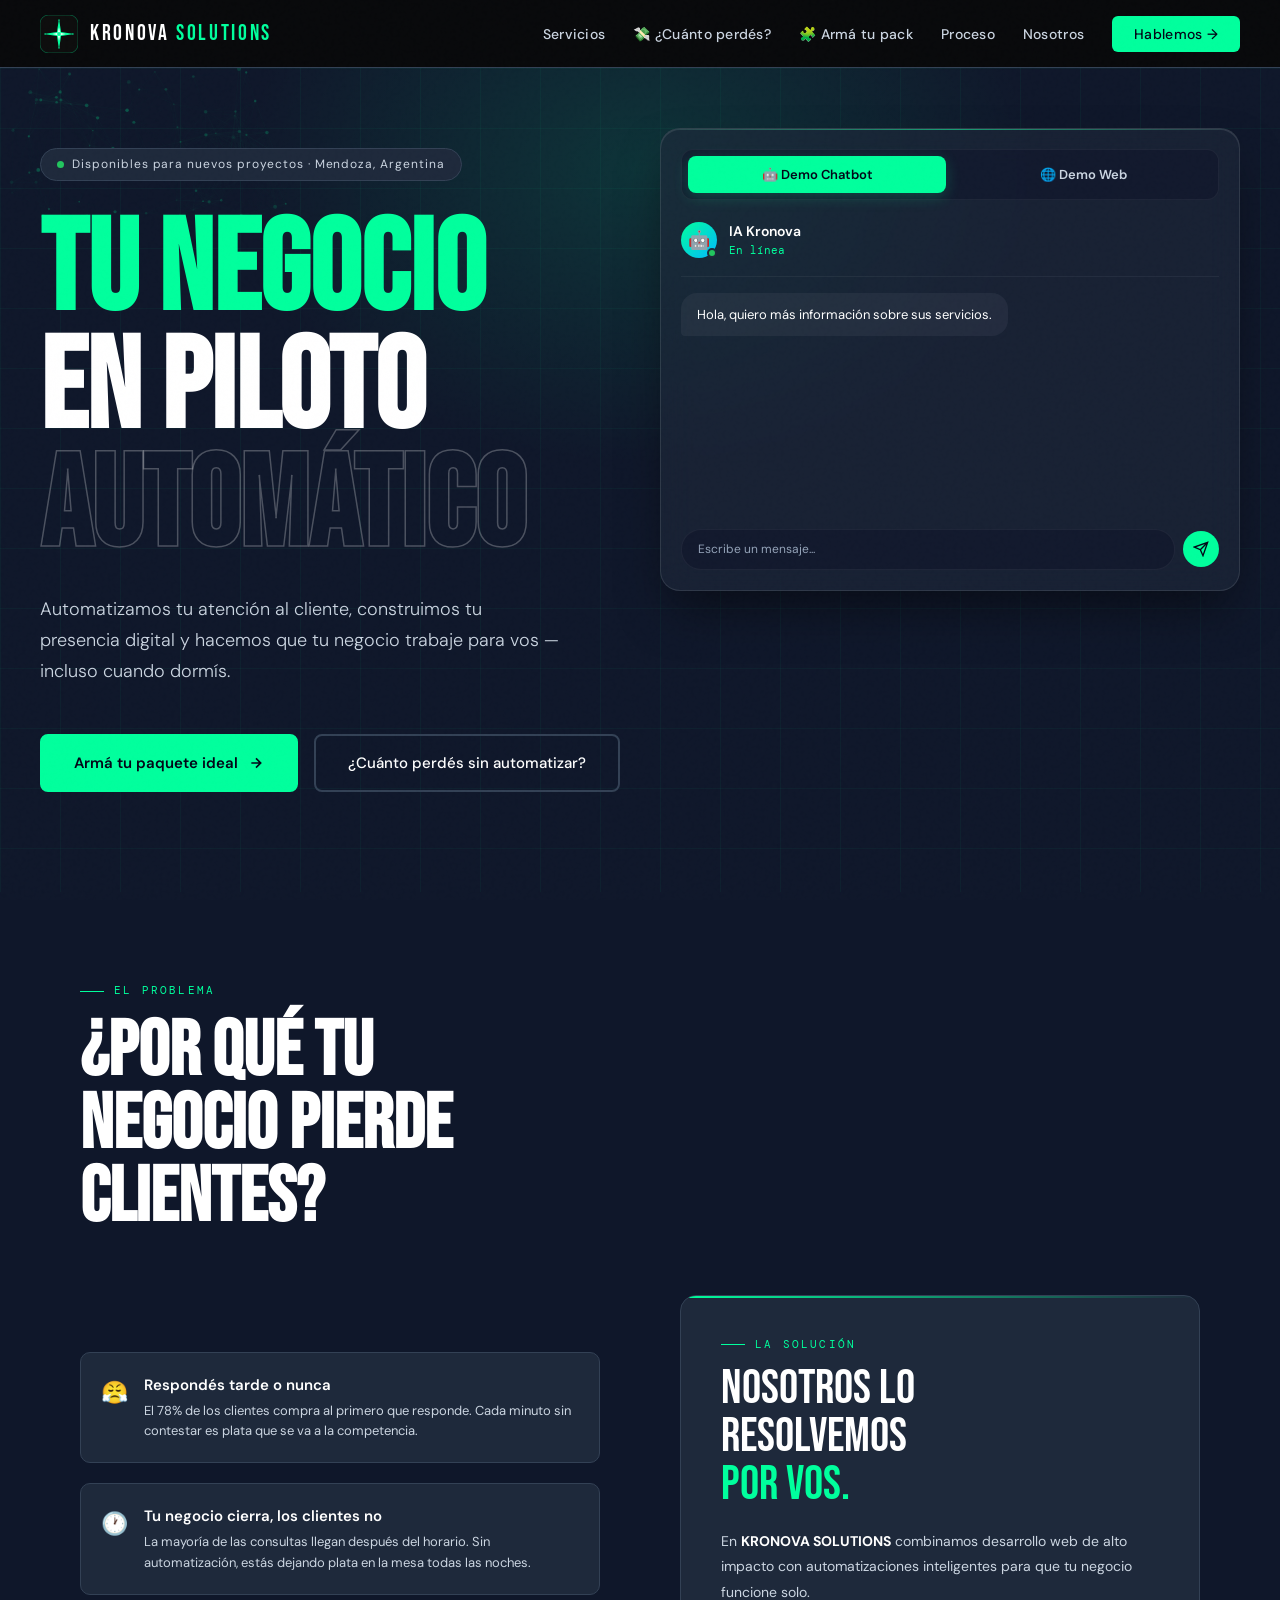
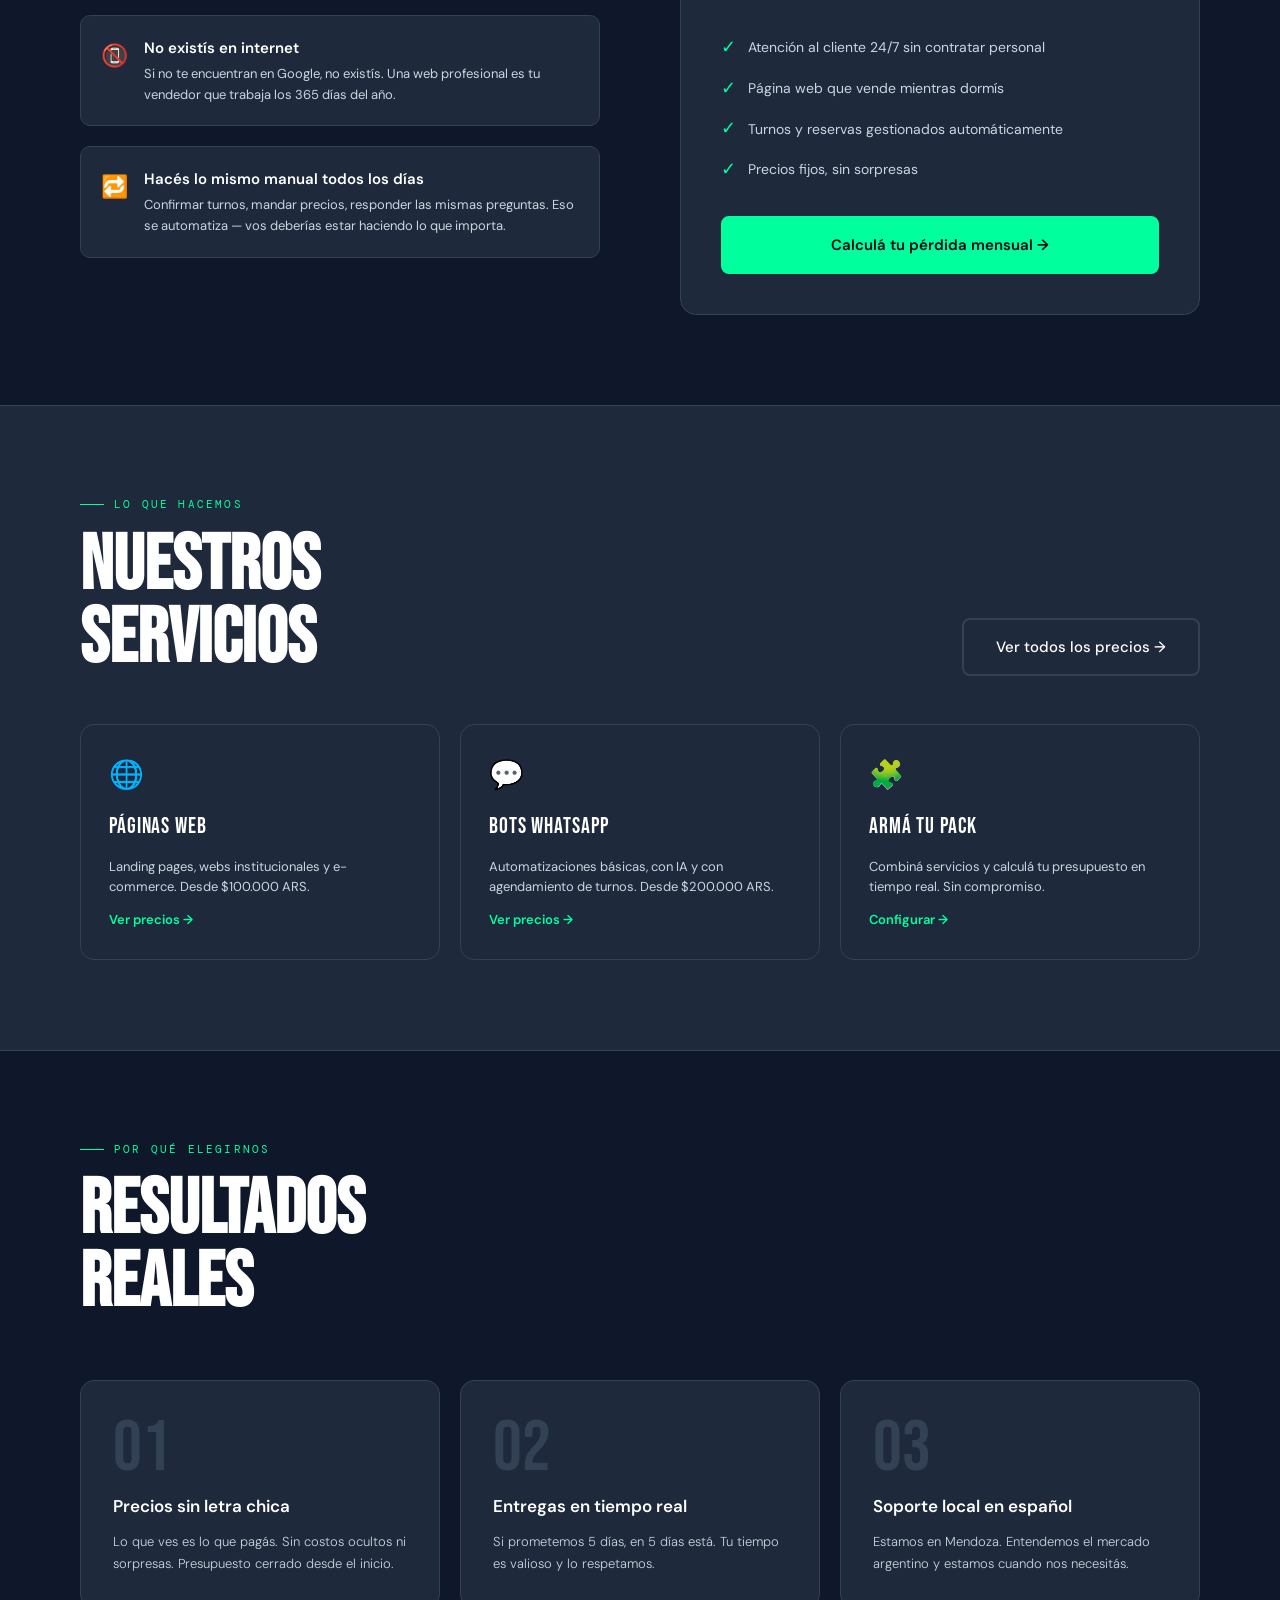
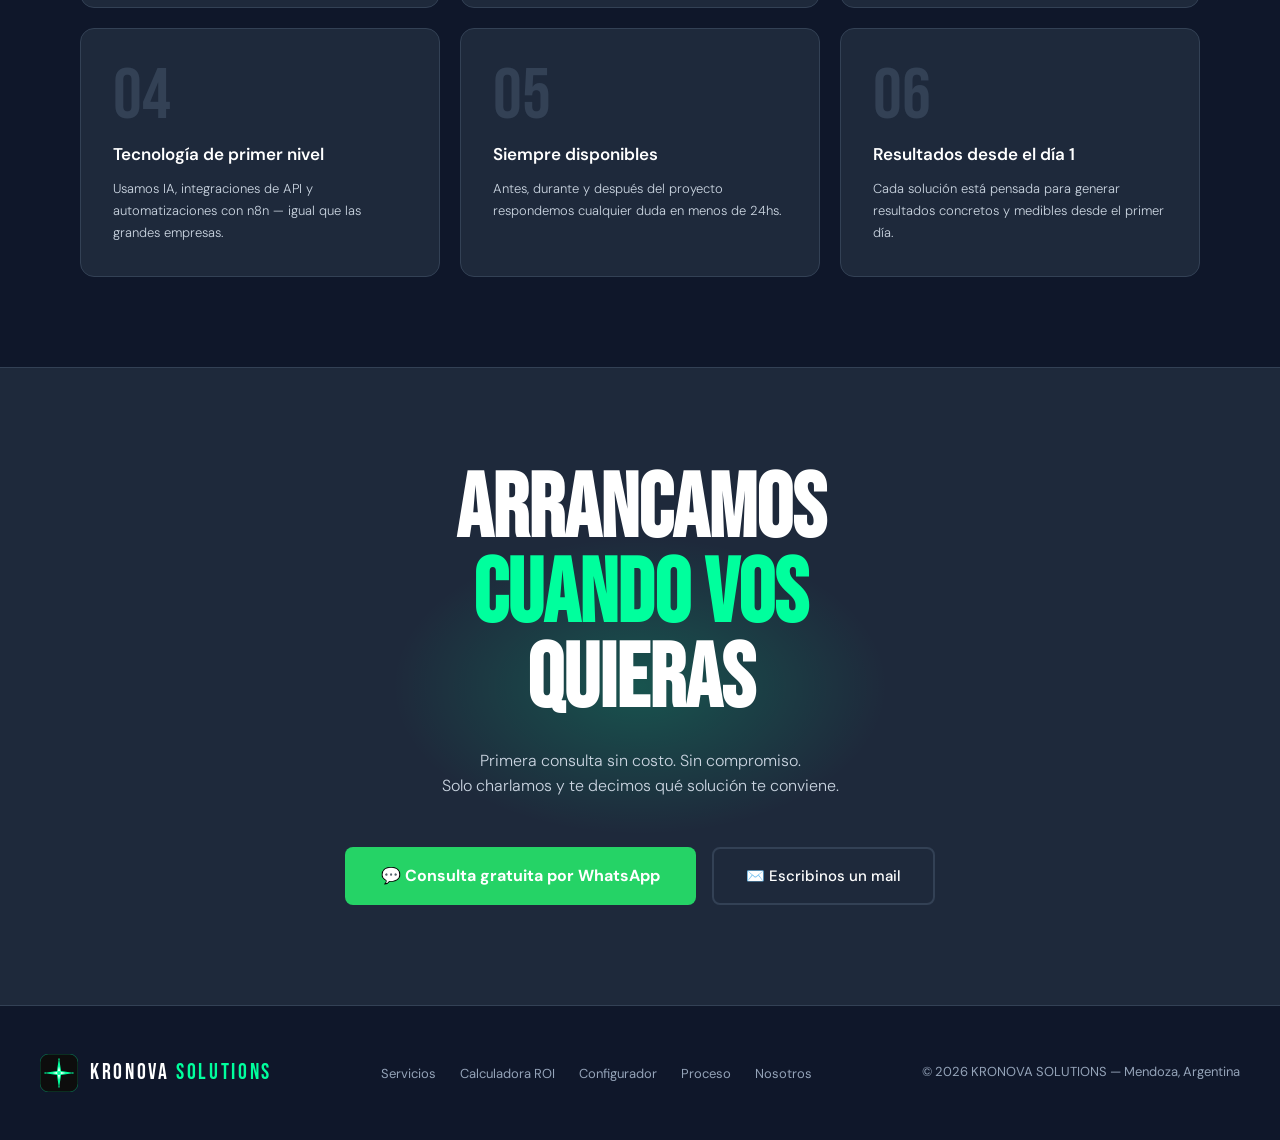
==== commit 4473b54b: "Renombrado de NEXOVA a KRONOVA SOLUTIONS" ====
--- a/index.html
+++ b/index.html
@@ -13,7 +13,7 @@
 <link rel="preconnect" href="https://fonts.googleapis.com">
 <link rel="preconnect" href="https://fonts.gstatic.com" crossorigin>
 <link href="https://fonts.googleapis.com/css2?family=Bebas+Neue&family=DM+Sans:wght@300;400;500;600&family=DM+Mono:wght@400;500&display=swap" rel="stylesheet">
-<link rel="icon" href="favicon.svg" type="image/svg+xml"><link rel="stylesheet" href="nexova.css">
+<link rel="icon" href="favicon.svg" type="image/svg+xml"><link rel="stylesheet" href="kronova.css">
 <style>
 #particle-canvas{position:absolute;inset:0;z-index:0;opacity:.5;}
 .hero{position:relative;min-height:calc(100vh - 100px);display:flex;align-items:center;overflow:hidden;padding:80px 40px 100px;}
@@ -196,7 +196,7 @@
 
 </div>
 <div id="footer-placeholder"></div>
-<script src="nexova.js"></script>
+<script src="kronova.js"></script>
 <script>
 injectNav(''); injectTicker(); injectFooter(); initReveal();
 const canvas=document.getElementById('particle-canvas'),ctx=canvas.getContext('2d');let particles=[];
--- a/kronova.css
+++ b/kronova.css
@@ -0,0 +1,265 @@
+:root {
+  --bg: #0f172a; --surface: #1e293b; --surface2: #334155; --border: #334155;
+  --orange: #00ff9d; --orange-light: #33ffaf; --orange-glow: rgba(0, 255, 157,0.2);
+  --orange-glow-strong: rgba(0, 255, 157,0.4); --text: #ffffff; --text-muted: #cbd5e1;
+  --text-dim: #94a3b8; --white: #ffffff; --green: #22c55e;
+}
+*, *::before, *::after { box-sizing: border-box; margin: 0; padding: 0; }
+html { scroll-behavior: smooth; }
+body { background: var(--bg); color: var(--text); font-family: 'DM Sans', sans-serif; font-size: 16px; line-height: 1.6; overflow-x: hidden; }
+body::before { content: ''; position: fixed; inset: 0; background-image: url("data:image/svg+xml,%3Csvg viewBox='0 0 256 256' xmlns='http://www.w3.org/2000/svg'%3E%3Cfilter id='noise'%3E%3CfeTurbulence type='fractalNoise' baseFrequency='0.9' numOctaves='4' stitchTiles='stitch'/%3E%3C/filter%3E%3Crect width='100%25' height='100%25' filter='url(%23noise)' opacity='0.04'/%3E%3C/svg%3E"); pointer-events: none; z-index: 9999; opacity: 0.4; }
+.display { font-family: 'Bebas Neue', sans-serif; letter-spacing: 0.02em; }
+.mono { font-family: 'DM Mono', monospace; }
+
+/* NAV */
+nav { position: fixed; top: 0; left: 0; right: 0; z-index: 1000; padding: 0 40px; height: 68px; display: flex; align-items: center; justify-content: space-between; background: rgba(8,8,8,0.9); backdrop-filter: blur(16px); border-bottom: 1px solid var(--border); transition: all 0.3s; }
+.logo { display: flex; align-items: center; gap: 12px; text-decoration: none; }
+.logo-mark { width: 38px; height: 38px; }
+.logo-text { font-family: 'Bebas Neue', sans-serif; font-size: 22px; letter-spacing: 0.12em; color: var(--white); }
+.logo-text span { color: var(--orange); }
+.nav-links { display: flex; align-items: center; gap: 28px; list-style: none; }
+.nav-links a { color: var(--text-muted); text-decoration: none; font-size: 14px; font-weight: 500; transition: color 0.2s; letter-spacing: 0.02em; }
+.nav-links a:hover, .nav-links a.active { color: var(--text); }
+.nav-links a.active { color: var(--orange); }
+.btn-nav { padding: 9px 22px; background: var(--orange); color: #020617 !important; border-radius: 6px; font-size: 14px; font-weight: 600; transition: all 0.2s; }
+.btn-nav:hover { background: var(--orange-light) !important; box-shadow: 0 0 20px var(--orange-glow-strong); }
+#menu-btn { display: none; background: none; border: none; cursor: pointer; padding: 8px; }
+#mobile-menu { display: none; position: fixed; top: 68px; left: 0; right: 0; background: #1e293b; border-bottom: 1px solid #334155; z-index: 999; padding: 20px 24px; flex-direction: column; gap: 16px; }
+#mobile-menu a { color: #cbd5e1; text-decoration: none; font-size: 15px; font-weight: 500; }
+#mobile-menu a.orange { color: var(--orange); }
+#mobile-menu .btn-nav-mob { display: inline-block; padding: 12px 24px; background: var(--orange); color: #020617 !important; border-radius: 7px; font-weight: 600; text-align: center; }
+
+/* PAGE WRAPPER */
+.page-wrap { padding-top: 68px; }
+
+/* TICKER */
+.ticker-wrap { background: var(--orange); overflow: hidden; white-space: nowrap; padding: 10px 0; }
+.ticker-inner { display: inline-block; animation: ticker 28s linear infinite; font-family: 'Bebas Neue', sans-serif; font-size: 15px; letter-spacing: 0.15em; color: #020617; }
+@keyframes ticker { 0% { transform: translateX(0); } 100% { transform: translateX(-50%); } }
+.ticker-sep { margin: 0 24px; opacity: 0.5; }
+
+/* PAGE HERO (inner pages) */
+.page-hero { padding: 64px 40px 56px; background: var(--surface); border-bottom: 1px solid var(--border); position: relative; overflow: hidden; }
+.page-hero::before { content: ''; position: absolute; top: -100px; left: 50%; transform: translateX(-50%); width: 600px; height: 400px; background: radial-gradient(ellipse, rgba(0, 255, 157,0.1) 0%, transparent 70%); pointer-events: none; }
+.page-hero-inner { max-width: 1200px; margin: 0 auto; position: relative; z-index: 1; }
+.page-hero-label { font-family: 'DM Mono', monospace; font-size: 11px; letter-spacing: 0.2em; color: var(--orange); text-transform: uppercase; margin-bottom: 16px; display: flex; align-items: center; gap: 10px; }
+.page-hero-label::before { content: ''; display: block; width: 24px; height: 1px; background: var(--orange); }
+.page-hero-title { font-family: 'Bebas Neue', sans-serif; font-size: clamp(48px, 7vw, 96px); line-height: 0.92; color: var(--white); margin-bottom: 16px; }
+.page-hero-title span { color: var(--orange); }
+.page-hero-desc { font-size: 16px; color: var(--text-muted); max-width: 560px; line-height: 1.8; font-weight: 300; }
+
+/* SECTIONS */
+.section { padding: 90px 40px; max-width: 1200px; margin: 0 auto; }
+.section-full { max-width: 100%; padding: 90px 0; }
+.section-inner { max-width: 1200px; margin: 0 auto; padding: 0 40px; }
+.section-label { font-family: 'DM Mono', monospace; font-size: 11px; letter-spacing: 0.2em; color: var(--orange); text-transform: uppercase; margin-bottom: 16px; display: flex; align-items: center; gap: 10px; }
+.section-label::before { content: ''; display: block; width: 24px; height: 1px; background: var(--orange); }
+.section-title { font-family: 'Bebas Neue', sans-serif; font-size: clamp(44px, 6vw, 80px); line-height: 0.95; color: var(--white); margin-bottom: 20px; }
+.section-desc { font-size: 16px; color: var(--text-muted); max-width: 540px; line-height: 1.8; font-weight: 300; }
+
+/* BUTTONS */
+.btn-primary { display: inline-flex; align-items: center; gap: 10px; padding: 15px 32px; background: var(--orange); color: #020617; border-radius: 8px; font-weight: 600; font-size: 15px; text-decoration: none; transition: all 0.25s; border: 2px solid var(--orange); }
+.btn-primary:hover { background: var(--orange-light); box-shadow: 0 0 40px var(--orange-glow-strong); transform: translateY(-2px); }
+.btn-secondary { display: inline-flex; align-items: center; gap: 10px; padding: 15px 32px; background: transparent; color: var(--text); border-radius: 8px; font-weight: 500; font-size: 15px; text-decoration: none; transition: all 0.25s; border: 2px solid var(--border); }
+.btn-secondary:hover { border-color: var(--orange); color: var(--orange); }
+.btn-whatsapp { display: inline-flex; align-items: center; gap: 10px; padding: 16px 36px; background: #25D366; color: var(--white); border-radius: 8px; font-weight: 700; font-size: 16px; text-decoration: none; transition: all 0.25s; }
+.btn-whatsapp:hover { background: #20b858; box-shadow: 0 8px 30px rgba(37,211,102,0.3); transform: translateY(-2px); }
+
+/* SERVICE CARDS */
+.services-grid { display: grid; grid-template-columns: repeat(3, 1fr); gap: 20px; }
+.services-grid-2 { display: grid; grid-template-columns: repeat(2, 1fr); gap: 20px; max-width: 800px; }
+.service-card { background: var(--bg); border: 1px solid var(--border); border-radius: 14px; padding: 32px; position: relative; overflow: hidden; transition: all 0.3s; display: flex; flex-direction: column; }
+.service-card::before { content: ''; position: absolute; inset: 0; background: radial-gradient(circle at top left, var(--orange-glow), transparent 60%); opacity: 0; transition: opacity 0.3s; }
+.service-card:hover { border-color: var(--orange); transform: translateY(-4px); box-shadow: 0 16px 40px rgba(0,0,0,0.4); }
+.service-card:hover::before { opacity: 1; }
+.service-card.featured { border-color: var(--orange); box-shadow: 0 0 30px var(--orange-glow); }
+.service-badge { position: absolute; top: 20px; right: 20px; padding: 4px 12px; background: var(--orange); color: #020617; font-size: 10px; font-weight: 700; letter-spacing: 0.1em; border-radius: 100px; font-family: 'DM Mono', monospace; }
+.service-icon { width: 44px; height: 44px; border-radius: 10px; background: var(--orange-glow); border: 1px solid rgba(0, 255, 157,0.2); display: flex; align-items: center; justify-content: center; font-size: 20px; margin-bottom: 20px; }
+.service-name { font-family: 'Bebas Neue', sans-serif; font-size: 26px; color: var(--white); margin-bottom: 8px; letter-spacing: 0.04em; }
+.service-desc { font-size: 13px; color: var(--text-muted); line-height: 1.7; margin-bottom: 24px; flex-grow: 1; }
+.service-includes { list-style: none; margin-bottom: 28px; display: flex; flex-direction: column; gap: 8px; }
+.service-includes li { font-size: 12px; color: var(--text-muted); display: flex; align-items: center; gap: 8px; }
+.service-includes li::before { content: ''; width: 5px; height: 5px; border-radius: 50%; background: var(--orange); flex-shrink: 0; }
+.service-price { border-top: 1px solid var(--border); padding-top: 20px; margin-top: auto; }
+.price-amount { font-family: 'Bebas Neue', sans-serif; font-size: 36px; color: var(--white); line-height: 1; }
+.price-note { font-size: 11px; color: var(--text-dim); margin-top: 4px; font-family: 'DM Mono', monospace; }
+.price-monthly { font-size: 12px; color: var(--orange); margin-top: 8px; font-weight: 600; display: flex; align-items: center; gap: 6px; }
+.card-cta { display: inline-flex; align-items: center; justify-content: center; margin-top: 16px; padding: 10px 20px; border: 1px solid var(--border); border-radius: 7px; font-size: 13px; font-weight: 500; color: var(--text-muted); text-decoration: none; transition: all 0.2s; width: 100%; }
+.card-cta:hover, .service-card:hover .card-cta { border-color: var(--orange); color: var(--orange); }
+
+/* TABS */
+.tabs { display: flex; gap: 4px; margin-bottom: 48px; background: var(--bg); border: 1px solid var(--border); border-radius: 10px; padding: 4px; width: fit-content; }
+.tab { padding: 10px 24px; border-radius: 7px; font-size: 14px; font-weight: 500; cursor: pointer; transition: all 0.2s; border: none; background: transparent; color: var(--text-muted); font-family: 'DM Sans', sans-serif; }
+.tab.active { background: var(--orange); color: #020617; }
+.tab-panel { display: none; }
+.tab-panel.active { display: grid; }
+
+/* PROCESO */
+.proceso-grid { display: grid; grid-template-columns: repeat(4, 1fr); gap: 0; margin-top: 60px; position: relative; }
+.proceso-grid::before { content: ''; position: absolute; top: 36px; left: calc(12.5% + 20px); right: calc(12.5% + 20px); height: 1px; background: linear-gradient(90deg, var(--orange), var(--border), var(--orange)); z-index: 0; }
+.proceso-step { text-align: center; padding: 0 24px; position: relative; z-index: 1; }
+.proceso-num { width: 72px; height: 72px; border-radius: 50%; background: var(--surface); border: 1px solid var(--border); font-family: 'Bebas Neue', sans-serif; font-size: 28px; color: var(--orange); display: flex; align-items: center; justify-content: center; margin: 0 auto 24px; transition: all 0.3s; }
+.proceso-step:hover .proceso-num { background: var(--orange); color: #020617; box-shadow: 0 0 24px var(--orange-glow-strong); border-color: var(--orange); }
+.proceso-title { font-family: 'Bebas Neue', sans-serif; font-size: 20px; color: var(--white); margin-bottom: 10px; letter-spacing: 0.04em; }
+.proceso-desc { font-size: 12px; color: var(--text-muted); line-height: 1.7; }
+
+/* BENEFITS */
+.benefits-grid { display: grid; grid-template-columns: repeat(3, 1fr); gap: 20px; margin-top: 60px; }
+.benefit-card { padding: 32px; border: 1px solid var(--border); border-radius: 14px; background: var(--surface); transition: border-color 0.3s; }
+.benefit-card:hover { border-color: var(--orange); }
+.benefit-num { font-family: 'Bebas Neue', sans-serif; font-size: 72px; color: var(--surface2); line-height: 1; margin-bottom: 8px; }
+.benefit-title { font-weight: 600; font-size: 17px; color: var(--text); margin-bottom: 10px; }
+.benefit-desc { font-size: 13px; color: var(--text-muted); line-height: 1.7; font-weight: 300; }
+
+/* ROI CALCULATOR */
+.roi-grid { display: grid; grid-template-columns: 1fr 1fr; gap: 32px; margin-top: 56px; align-items: start; }
+.roi-inputs { background: var(--surface); border: 1px solid var(--border); border-radius: 16px; padding: 36px; position: relative; overflow: hidden; }
+.roi-inputs::before { content: ''; position: absolute; top: 0; left: 0; right: 0; height: 2px; background: linear-gradient(90deg, var(--orange), transparent); }
+.roi-field { margin-bottom: 28px; }
+.roi-label { display: flex; justify-content: space-between; align-items: center; font-size: 13px; font-weight: 500; color: var(--text-muted); margin-bottom: 12px; }
+.roi-label span { font-family: 'DM Mono', monospace; font-size: 13px; color: var(--orange); font-weight: 600; }
+input[type=range] { -webkit-appearance: none; width: 100%; height: 4px; border-radius: 4px; background: var(--border); outline: none; cursor: pointer; }
+input[type=range]::-webkit-slider-thumb { -webkit-appearance: none; width: 20px; height: 20px; border-radius: 50%; background: var(--orange); cursor: pointer; box-shadow: 0 0 10px var(--orange-glow-strong); border: 2px solid #0f172a; transition: transform 0.1s; }
+input[type=range]::-webkit-slider-thumb:active { transform: scale(1.2); }
+.roi-select { width: 100%; padding: 12px 16px; background: var(--bg); border: 1px solid var(--border); border-radius: 8px; color: var(--text); font-family: 'DM Sans', sans-serif; font-size: 14px; outline: none; cursor: pointer; transition: border-color 0.2s; appearance: none; background-image: url("data:image/svg+xml,%3Csvg width='12' height='8' viewBox='0 0 12 8' fill='none' xmlns='http://www.w3.org/2000/svg'%3E%3Cpath d='M1 1L6 7L11 1' stroke='%23888' stroke-width='2' stroke-linecap='round'/%3E%3C/svg%3E"); background-repeat: no-repeat; background-position: right 16px center; }
+.roi-select:focus { border-color: var(--orange); }
+.roi-result { background: var(--surface); border: 1px solid var(--border); border-radius: 16px; padding: 36px; position: sticky; top: 88px; }
+.roi-result-title { font-size: 12px; font-family: 'DM Mono', monospace; letter-spacing: 0.15em; color: var(--text-dim); text-transform: uppercase; margin-bottom: 8px; }
+.roi-perdida { font-family: 'Bebas Neue', sans-serif; font-size: 56px; color: #ef4444; line-height: 1; margin-bottom: 4px; transition: all 0.4s; }
+.roi-periodo { font-size: 12px; color: var(--text-dim); margin-bottom: 28px; }
+.roi-breakdown { display: flex; flex-direction: column; gap: 12px; margin-bottom: 28px; padding: 20px; background: var(--bg); border-radius: 10px; border: 1px solid var(--border); }
+.roi-breakdown-item { display: flex; justify-content: space-between; font-size: 13px; }
+.roi-breakdown-item .label { color: var(--text-muted); }
+.roi-breakdown-item .value { color: var(--text); font-weight: 600; font-family: 'DM Mono', monospace; }
+.roi-bar { height: 6px; background: var(--border); border-radius: 4px; margin-bottom: 6px; overflow: hidden; }
+.roi-bar-fill { height: 100%; background: linear-gradient(90deg, var(--orange), #ff8c5a); border-radius: 4px; transition: width 0.5s ease; }
+.roi-mensaje { font-size: 13px; color: var(--text-muted); line-height: 1.7; margin-bottom: 24px; padding: 16px; background: rgba(0, 255, 157,0.06); border-radius: 8px; border-left: 3px solid var(--orange); }
+
+/* CONFIGURADOR */
+.config-layout { display: grid; grid-template-columns: 1fr 380px; gap: 32px; margin-top: 56px; align-items: start; }
+.config-block { margin-bottom: 32px; }
+.config-block-title { font-size: 11px; font-family: 'DM Mono', monospace; letter-spacing: 0.18em; color: var(--text-dim); text-transform: uppercase; margin-bottom: 14px; }
+.config-options { display: grid; grid-template-columns: repeat(3, 1fr); gap: 10px; }
+.config-option { padding: 16px 14px; border: 1.5px solid var(--border); border-radius: 10px; cursor: pointer; transition: all 0.2s; background: var(--bg); text-align: left; position: relative; overflow: hidden; }
+.config-option:hover { border-color: rgba(0, 255, 157,0.4); }
+.config-option.selected { border-color: var(--orange); background: rgba(0, 255, 157,0.06); }
+.config-option.selected::after { content: '✓'; position: absolute; top: 8px; right: 10px; font-size: 11px; color: var(--orange); font-weight: 700; }
+.config-option-icon { font-size: 20px; margin-bottom: 8px; display: block; }
+.config-option-name { font-size: 13px; font-weight: 600; color: var(--text); display: block; margin-bottom: 3px; }
+.config-option-price { font-size: 11px; color: var(--text-dim); font-family: 'DM Mono', monospace; }
+.config-summary { background: var(--bg); border: 1px solid var(--border); border-radius: 16px; padding: 32px; position: sticky; top: 88px; }
+.config-summary-title { font-family: 'Bebas Neue', sans-serif; font-size: 22px; color: var(--text); letter-spacing: 0.04em; margin-bottom: 20px; padding-bottom: 16px; border-bottom: 1px solid var(--border); }
+.config-line-items { display: flex; flex-direction: column; gap: 10px; margin-bottom: 24px; min-height: 80px; }
+.config-line { display: flex; justify-content: space-between; align-items: center; font-size: 13px; animation: fadeInLine 0.3s ease; }
+@keyframes fadeInLine { from { opacity: 0; transform: translateX(-8px); } to { opacity: 1; transform: translateX(0); } }
+.config-line .line-name { color: var(--text-muted); }
+.config-line .line-price { color: var(--text); font-weight: 600; font-family: 'DM Mono', monospace; font-size: 12px; }
+.config-line.mandatory .line-name { color: var(--orange); font-size: 11px; }
+.config-line.mandatory .line-price { color: var(--orange); }
+.config-empty { font-size: 13px; color: var(--text-dim); text-align: center; padding: 20px 0; font-style: italic; }
+.config-divider { height: 1px; background: var(--border); margin: 16px 0; }
+.config-total { display: flex; justify-content: space-between; align-items: baseline; margin-bottom: 4px; }
+.config-total-label { font-size: 12px; color: var(--text-muted); font-family: 'DM Mono', monospace; letter-spacing: 0.1em; }
+.config-total-amount { font-family: 'Bebas Neue', sans-serif; font-size: 42px; color: var(--white); line-height: 1; transition: all 0.4s; }
+.config-total-monthly { font-size: 13px; color: var(--orange); text-align: right; margin-bottom: 24px; font-family: 'DM Mono', monospace; font-weight: 600; }
+.config-cta { display: block; width: 100%; padding: 14px; background: var(--orange); color: #020617; border: none; border-radius: 8px; font-family: 'DM Sans', sans-serif; font-size: 15px; font-weight: 700; cursor: pointer; text-align: center; text-decoration: none; transition: all 0.2s; }
+.config-cta:hover { background: var(--orange-light); box-shadow: 0 0 24px var(--orange-glow-strong); }
+.config-cta.disabled { background: var(--border); color: var(--text-dim); cursor: not-allowed; box-shadow: none; }
+.config-note { font-size: 11px; color: var(--text-dim); text-align: center; margin-top: 12px; line-height: 1.5; }
+.mandatory-badge { display: inline-flex; align-items: center; gap: 4px; font-size: 10px; background: rgba(0, 255, 157,0.12); border: 1px solid rgba(0, 255, 157,0.25); color: var(--orange); border-radius: 4px; padding: 2px 8px; font-family: 'DM Mono', monospace; letter-spacing: 0.05em; }
+
+/* FOOTER */
+footer { background: var(--bg); border-top: 1px solid var(--border); padding: 48px 40px; }
+.footer-inner { max-width: 1200px; margin: 0 auto; display: flex; justify-content: space-between; align-items: center; flex-wrap: wrap; gap: 24px; }
+.footer-links { display: flex; gap: 24px; list-style: none; }
+.footer-links a { color: var(--text-dim); text-decoration: none; font-size: 13px; transition: color 0.2s; }
+.footer-links a:hover { color: var(--orange); }
+.footer-copy { font-size: 13px; color: var(--text-dim); }
+
+/* REVEAL */
+.reveal { opacity: 0; transform: translateY(32px); transition: opacity 0.7s ease, transform 0.7s ease; }
+.reveal.visible { opacity: 1; transform: translateY(0); }
+
+/* CTA BOX */
+.cta-box-wrap { background: var(--surface); border-top: 1px solid var(--border); }
+.cta-box { text-align: center; padding: 100px 40px; max-width: 800px; margin: 0 auto; position: relative; }
+.cta-box::before { content: ''; position: absolute; top: 50%; left: 50%; transform: translate(-50%,-50%); width: 500px; height: 300px; background: radial-gradient(ellipse, var(--orange-glow) 0%, transparent 70%); pointer-events: none; }
+.cta-title { font-family: 'Bebas Neue', sans-serif; font-size: clamp(52px, 7vw, 96px); line-height: 0.95; color: var(--white); margin-bottom: 24px; position: relative; }
+.cta-title span { color: var(--orange); }
+.cta-desc { font-size: 16px; color: var(--text-muted); margin-bottom: 48px; font-weight: 300; position: relative; }
+.cta-buttons { display: flex; justify-content: center; gap: 16px; flex-wrap: wrap; position: relative; }
+
+/* RESPONSIVE */
+@media (max-width: 900px) {
+  nav { padding: 0 20px; }
+  .nav-links { display: none; }
+  #menu-btn { display: block !important; }
+  .page-hero, .section { padding-left: 20px; padding-right: 20px; }
+  .services-grid, .benefits-grid { grid-template-columns: 1fr; }
+  .services-grid-2 { grid-template-columns: 1fr; }
+  .proceso-grid { grid-template-columns: 1fr 1fr; gap: 40px; }
+  .proceso-grid::before { display: none; }
+  .roi-grid { grid-template-columns: 1fr; }
+  .config-layout { grid-template-columns: 1fr; }
+  .config-options { grid-template-columns: 1fr 1fr; }
+  .footer-inner { flex-direction: column; text-align: center; }
+  .footer-links { flex-wrap: wrap; justify-content: center; }
+  .hero-demo-card { margin-top: 40px; }
+}
+
+/* HERO DEMO COMPONENT */
+.hero-demo-container { position: relative; perspective: 1000px; z-index: 10; animation: float 6s ease-in-out infinite; align-self: flex-start; margin-top: -20px; }
+@keyframes float { 0% { transform: translateY(0px); } 50% { transform: translateY(-15px); } 100% { transform: translateY(0px); } }
+.hero-demo-card { background: rgba(30, 41, 59, 0.6); backdrop-filter: blur(16px); -webkit-backdrop-filter: blur(16px); border: 1px solid rgba(255, 255, 255, 0.1); border-radius: 20px; padding: 20px; box-shadow: 0 25px 50px -12px rgba(0, 0, 0, 0.5), inset 0 1px 0 rgba(255,255,255,0.1); overflow: hidden; position: relative; }
+.hero-demo-card::before { content: ''; position: absolute; top: 0; left: 0; right: 0; height: 1px; background: linear-gradient(90deg, transparent, rgba(0, 255, 157, 0.5), transparent); }
+.demo-tabs { display: flex; gap: 8px; margin-bottom: 20px; background: rgba(15, 23, 42, 0.6); padding: 6px; border-radius: 12px; border: 1px solid rgba(255,255,255,0.05); }
+.demo-tab { flex: 1; background: transparent; border: none; color: var(--text-muted); padding: 10px 16px; border-radius: 8px; font-size: 13px; font-weight: 600; cursor: pointer; transition: all 0.3s ease; font-family: 'DM Sans', sans-serif; display: flex; align-items: center; justify-content: center; gap: 8px; }
+.demo-tab:hover { color: var(--white); background: rgba(255,255,255,0.05); }
+.demo-tab.active { background: var(--orange); color: #020617; box-shadow: 0 4px 15px rgba(0, 255, 157, 0.2); }
+.demo-panel { display: none; opacity: 0; transform: translateY(10px); transition: opacity 0.4s ease, transform 0.4s ease; height: 350px; flex-direction: column; }
+.demo-panel.active { display: flex; opacity: 1; transform: translateY(0); }
+
+/* CHATBOT UI */
+.demo-chat-header { display: flex; align-items: center; gap: 12px; padding-bottom: 16px; border-bottom: 1px solid rgba(255,255,255,0.05); margin-bottom: 16px; }
+.chat-avatar { width: 36px; height: 36px; border-radius: 50%; background: linear-gradient(135deg, var(--orange), #00b8ff); position: relative; display: flex; align-items: center; justify-content: center; }
+.chat-avatar::after { content: '🤖'; font-size: 18px; }
+.chat-online { position: absolute; bottom: 0; right: 0; width: 10px; height: 10px; background: #22c55e; border-radius: 50%; border: 2px solid #1e293b; }
+.chat-info { display: flex; flex-direction: column; }
+.chat-name { font-size: 14px; font-weight: 600; color: var(--white); }
+.chat-status { font-size: 11px; color: var(--orange); font-family: 'DM Mono', monospace; }
+.demo-chat-body { flex: 1; overflow-y: auto; display: flex; flex-direction: column; gap: 12px; padding-right: 8px; }
+.demo-chat-body::-webkit-scrollbar { width: 4px; }
+.demo-chat-body::-webkit-scrollbar-thumb { background: rgba(255,255,255,0.1); border-radius: 4px; }
+.chat-msg { max-width: 85%; padding: 12px 16px; border-radius: 16px; font-size: 13px; line-height: 1.5; animation: slideInUp 0.3s ease forwards; opacity: 0; transform: translateY(10px); }
+@keyframes slideInUp { to { opacity: 1; transform: translateY(0); } }
+.chat-msg.client { background: rgba(255,255,255,0.05); color: var(--text); border-bottom-left-radius: 4px; align-self: flex-start; }
+.chat-msg.ia { background: rgba(0, 255, 157, 0.1); color: var(--white); border: 1px solid rgba(0, 255, 157, 0.2); border-bottom-right-radius: 4px; align-self: flex-end; }
+.chat-typing { display: flex; gap: 4px; padding: 12px 16px; background: rgba(0, 255, 157, 0.05); border-radius: 16px; border-bottom-right-radius: 4px; align-self: flex-end; width: fit-content; }
+.chat-typing span { width: 6px; height: 6px; background: var(--orange); border-radius: 50%; animation: typing 1.4s infinite ease-in-out both; }
+.chat-typing span:nth-child(1) { animation-delay: -0.32s; }
+.chat-typing span:nth-child(2) { animation-delay: -0.16s; }
+@keyframes typing { 0%, 80%, 100% { transform: scale(0); } 40% { transform: scale(1); } }
+.demo-chat-footer { margin-top: 16px; display: flex; gap: 8px; align-items: center; }
+.chat-input-mock { flex: 1; background: rgba(15, 23, 42, 0.6); border: 1px solid rgba(255,255,255,0.05); border-radius: 20px; padding: 10px 16px; font-size: 12px; color: var(--text-dim); }
+.chat-send-mock { width: 36px; height: 36px; border-radius: 50%; background: var(--orange); display: flex; align-items: center; justify-content: center; color: #020617; }
+
+/* WEB UI */
+.demo-browser-header { display: flex; align-items: center; padding: 10px 14px; background: #0f172a; border-radius: 12px 12px 0 0; gap: 16px; }
+.browser-dots { display: flex; gap: 6px; }
+.browser-dots span { width: 10px; height: 10px; border-radius: 50%; background: #334155; }
+.browser-dots span:nth-child(1) { background: #ef4444; }
+.browser-dots span:nth-child(2) { background: #f59e0b; }
+.browser-dots span:nth-child(3) { background: #22c55e; }
+.browser-url { flex: 1; background: #1e293b; border-radius: 6px; padding: 4px 10px; font-size: 11px; color: var(--text-dim); display: flex; align-items: center; justify-content: center; gap: 6px; font-family: 'DM Mono', monospace; }
+.demo-browser-body { flex: 1; background: #ffffff; border-radius: 0 0 12px 12px; overflow: hidden; display: flex; flex-direction: column; position: relative; }
+.mock-nav { display: flex; justify-content: space-between; align-items: center; padding: 12px 20px; border-bottom: 1px solid #f1f5f9; }
+.mock-logo { font-family: 'Bebas Neue', sans-serif; font-size: 18px; color: #0f172a; letter-spacing: 0.05em; }
+.mock-links { display: flex; gap: 12px; }
+.mock-link { width: 24px; height: 4px; background: #e2e8f0; border-radius: 2px; }
+.mock-hero { padding: 30px 20px; text-align: center; display: flex; flex-direction: column; align-items: center; justify-content: center; flex: 1; background: linear-gradient(180deg, #f8fafc 0%, #ffffff 100%); }
+.mock-badge { font-size: 8px; font-weight: 700; color: #2563eb; background: #dbeafe; padding: 4px 8px; border-radius: 100px; margin-bottom: 12px; letter-spacing: 0.05em; }
+.mock-title { font-family: 'Bebas Neue', sans-serif; font-size: 32px; color: #0f172a; line-height: 1; margin-bottom: 10px; }
+.mock-desc { font-size: 11px; color: #64748b; margin-bottom: 20px; max-width: 240px; line-height: 1.5; }
+.mock-btn { background: #0f172a; color: #ffffff; font-size: 11px; font-weight: 600; padding: 10px 20px; border-radius: 6px; margin-bottom: 20px; box-shadow: 0 4px 6px -1px rgba(0,0,0,0.1); }
+.mock-features { display: flex; flex-direction: column; gap: 6px; text-align: left; width: 100%; max-width: 200px; }
+.mock-features span { font-size: 10px; color: #475569; display: flex; align-items: center; gap: 6px; font-weight: 500; }
